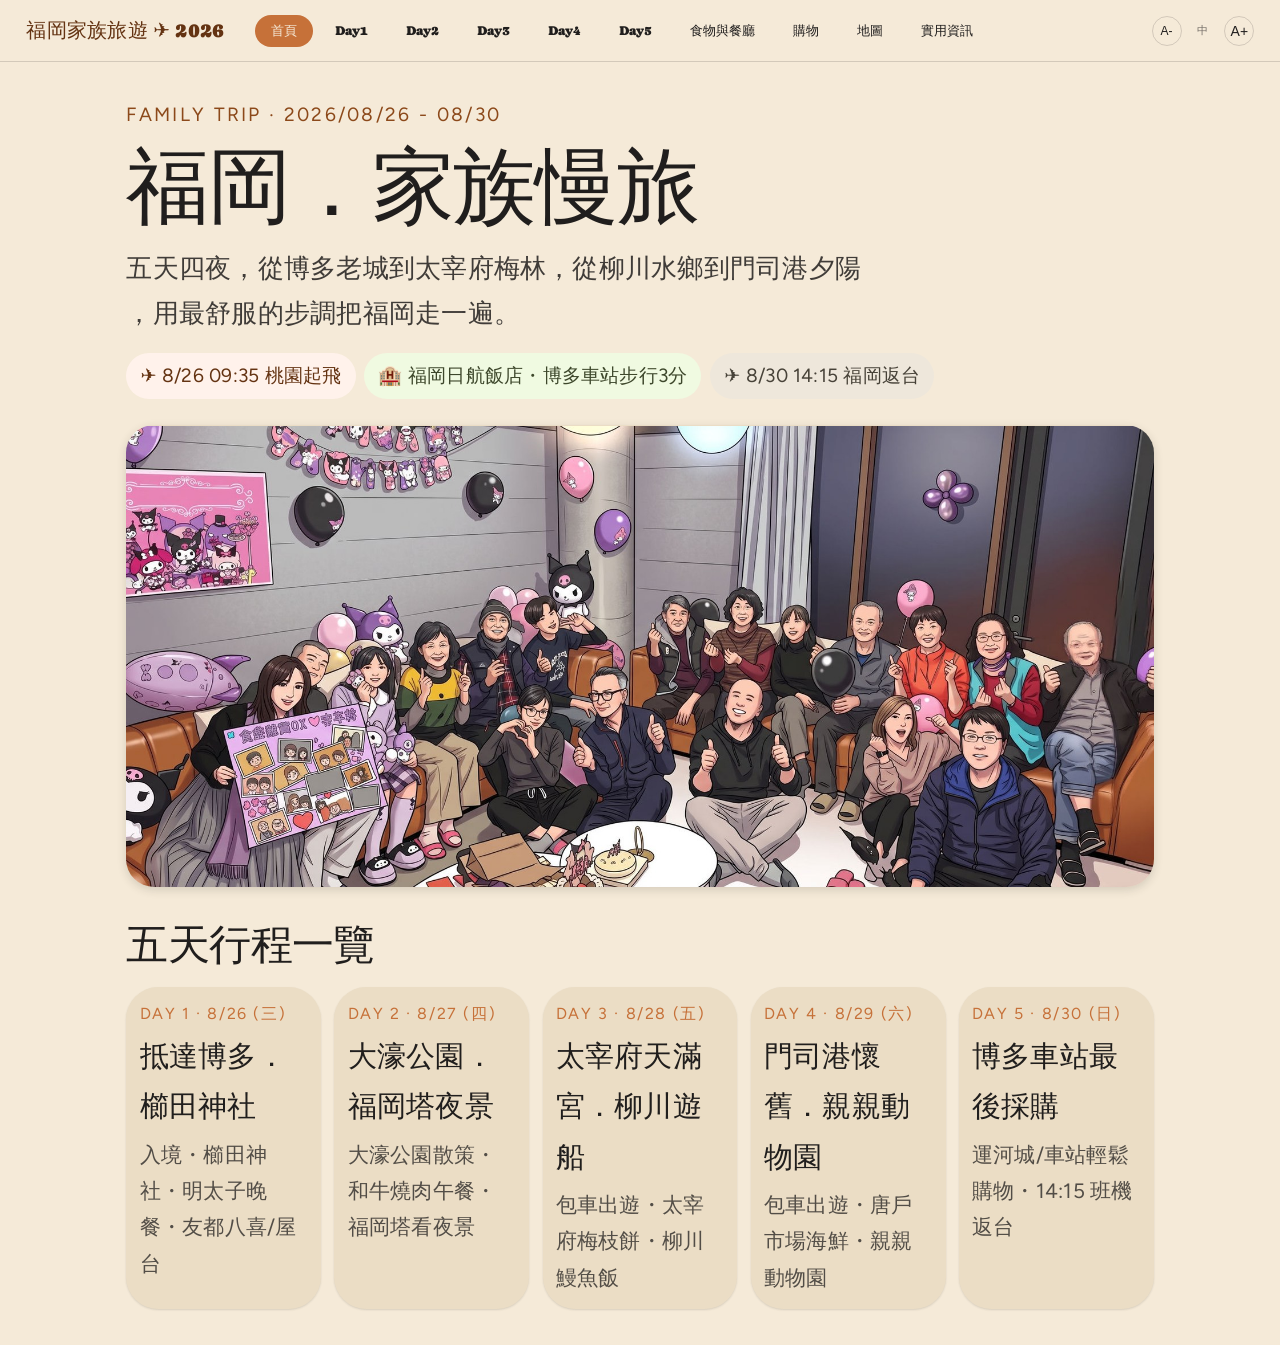
==== index.html @ 99320ccb "修正九州介紹圖直接顯示" ====
<!DOCTYPE html>
<html lang="zh-Hant">
<head>
<meta charset="utf-8">
<meta name="viewport" content="width=device-width, initial-scale=1">
<title>福岡家族旅遊 2026</title>
<meta name="description" content="2026/08/26–08/30 福岡五天四夜家族行程：博多、大濠公園、太宰府、柳川、門司港，含美食、購物與實用資訊。">
<meta name="robots" content="noindex">
<link rel="preconnect" href="https://fonts.googleapis.com">
<link rel="preconnect" href="https://fonts.gstatic.com" crossorigin>
<link rel="icon" href="data:image/svg+xml,%3Csvg xmlns=%27http://www.w3.org/2000/svg%27 viewBox=%270 0 100 100%27%3E%3Ctext y=%27.9em%27 font-size=%2790%27%3E%E2%9C%88%3C/text%3E%3C/svg%3E">
<script>/* 在畫面繪製前就套上記住的字級，否則每次進站會先看到小字再跳大 */
(function(){try{var S=[120,140,160,180,200],i=parseInt(localStorage.getItem('fukuoka.fontStep'),10);
document.documentElement.style.fontSize=(S[(i>=0&&i<S.length)?i:2])+'%';}catch(e){
document.documentElement.style.fontSize='160%';}})();</script>
<link rel="stylesheet" href="css/styles.css?v=1c08bbd5">
<link rel="stylesheet" href="css/site.css?v=e5d27916">
</head>
<body>
<div style="min-height:100vh;background:var(--color-bg);color:var(--color-text);font-family:var(--font-body);">

  <!-- NAV -->
  <div style="position:sticky;top:0;z-index:20;display:flex;align-items:center;gap:var(--space-3);padding:var(--space-3) var(--space-6);background:color-mix(in srgb, var(--color-bg) 92%, transparent);backdrop-filter:blur(6px);border-bottom:1px solid var(--color-divider);flex-wrap:wrap;">
    <div style="font-family:var(--font-heading);font-size:20px;margin-right:var(--space-4);color:var(--color-accent-800);">福岡家族旅遊 ✈ 2026</div>
    <div style="display:flex;gap:6px;flex-wrap:wrap;">
      <button type="button" class="nav-btn" data-go="home">首頁</button>
      <button type="button" class="nav-btn" data-go="day1">Day1</button>
      <button type="button" class="nav-btn" data-go="day2">Day2</button>
      <button type="button" class="nav-btn" data-go="day3">Day3</button>
      <button type="button" class="nav-btn" data-go="day4">Day4</button>
      <button type="button" class="nav-btn" data-go="day5">Day5</button>
      <button type="button" class="nav-btn" data-go="food">食物與餐廳</button>
      <button type="button" class="nav-btn" data-go="souvenir">購物</button>
      <button type="button" class="nav-btn" data-go="map">地圖</button>
      <button type="button" class="nav-btn" data-go="info">實用資訊</button>
    </div>
    <div style="display:flex;align-items:center;gap:4px;margin-left:auto;">
      <button style="width:30px;height:30px;border-radius:999px;border:1px solid var(--color-divider);background:transparent;cursor:pointer;font-size:12px;color:var(--color-text);" id="zoom-out" type="button" aria-label="縮小字級">A-</button>
      <span style="font-size:11px;opacity:0.6;min-width:34px;text-align:center;"><span id="zoom-label">100%</span></span>
      <button style="width:30px;height:30px;border-radius:999px;border:1px solid var(--color-divider);background:transparent;cursor:pointer;font-size:14px;color:var(--color-text);" id="zoom-in" type="button" aria-label="放大字級">A+</button>
    </div>
  </div>

  <div id="zoom-wrap">

  <!-- HOME -->
  <section class="tab-panel" data-tab="home">
    <div style="max-width:1080px;margin:0 auto;padding:var(--space-8) var(--space-6) var(--space-8);">
      <div>
        <div style="font-size:0.75rem;letter-spacing:0.12em;text-transform:uppercase;color:var(--color-accent-700);margin-bottom:var(--space-2);">FAMILY TRIP · 2026/08/26 - 08/30</div>
        <h1 style="font-size:3.25rem;margin-bottom:var(--space-3);">福岡．家族慢旅</h1>
        <p style="font-size:1rem;opacity:0.85;max-width:60ch;margin-bottom:var(--space-4);">五天四夜，從博多老城到太宰府梅林，從柳川水鄉到門司港夕陽<br>，用最舒服的步調把福岡走一遍。</p>
        <div style="display:flex;gap:var(--space-2);flex-wrap:wrap;margin-bottom:var(--space-6);">
          <span style="display:inline-flex;align-items:center;font-size:0.75rem;padding:6px 14px;border-radius:999px;background:var(--color-accent-100);color:var(--color-accent-800);">✈ 8/26 09:35 桃園起飛</span>
          <span style="display:inline-flex;align-items:center;font-size:0.75rem;padding:6px 14px;border-radius:999px;background:var(--color-accent-2-100);color:var(--color-accent-2-800);">🏨 福岡日航飯店・博多車站步行3分</span>
          <span style="display:inline-flex;align-items:center;font-size:0.75rem;padding:6px 14px;border-radius:999px;background:var(--color-neutral-200);color:var(--color-neutral-800);">✈ 8/30 14:15 福岡返台</span>
        </div>
      </div>
      <figure class="img-slot" data-slot="hero-fukuoka" data-src="assets/family-photo.jpg" data-fit="contain" data-placeholder="全家福照片" style="width:100%;aspect-ratio:3054/1373;box-shadow:var(--shadow-md);border-radius:28px"></figure>

      <h2 style="margin-top:var(--space-8);margin-bottom:var(--space-4);font-size:1.625rem;">五天行程一覽</h2>
      <div style="display:grid;grid-template-columns:repeat(auto-fit,minmax(190px,1fr));gap:var(--space-3);">
        <div data-go="day1" style="cursor:pointer;padding:var(--space-3);border-radius:calc(var(--radius-lg)*1.15);background:var(--color-surface);box-shadow:var(--shadow-sm);">
          <div style="font-size:0.625rem;letter-spacing:0.1em;text-transform:uppercase;color:var(--color-accent);">DAY 1 · 8/26 (三)</div>
          <div style="font-family:var(--font-heading);font-size:1.125rem;margin:4px 0;">抵達博多．櫛田神社</div>
          <div style="font-size:0.8125rem;opacity:0.75;">入境・櫛田神社・明太子晚餐・友都八喜/屋台</div>
        </div>
        <div data-go="day2" style="cursor:pointer;padding:var(--space-3);border-radius:calc(var(--radius-lg)*1.15);background:var(--color-surface);box-shadow:var(--shadow-sm);">
          <div style="font-size:0.625rem;letter-spacing:0.1em;text-transform:uppercase;color:var(--color-accent);">DAY 2 · 8/27 (四)</div>
          <div style="font-family:var(--font-heading);font-size:1.125rem;margin:4px 0;">大濠公園．福岡塔夜景</div>
          <div style="font-size:0.8125rem;opacity:0.75;">大濠公園散策・和牛燒肉午餐・福岡塔看夜景</div>
        </div>
        <div data-go="day3" style="cursor:pointer;padding:var(--space-3);border-radius:calc(var(--radius-lg)*1.15);background:var(--color-surface);box-shadow:var(--shadow-sm);">
          <div style="font-size:0.625rem;letter-spacing:0.1em;text-transform:uppercase;color:var(--color-accent);">DAY 3 · 8/28 (五)</div>
          <div style="font-family:var(--font-heading);font-size:1.125rem;margin:4px 0;">太宰府天滿宮．柳川遊船</div>
          <div style="font-size:0.8125rem;opacity:0.75;">包車出遊・太宰府梅枝餅・柳川鰻魚飯</div>
        </div>
        <div data-go="day4" style="cursor:pointer;padding:var(--space-3);border-radius:calc(var(--radius-lg)*1.15);background:var(--color-surface);box-shadow:var(--shadow-sm);">
          <div style="font-size:0.625rem;letter-spacing:0.1em;text-transform:uppercase;color:var(--color-accent);">DAY 4 · 8/29 (六)</div>
          <div style="font-family:var(--font-heading);font-size:1.125rem;margin:4px 0;">門司港懷舊．親親動物園</div>
          <div style="font-size:0.8125rem;opacity:0.75;">包車出遊・唐戶市場海鮮・親親動物園</div>
        </div>
        <div data-go="day5" style="cursor:pointer;padding:var(--space-3);border-radius:calc(var(--radius-lg)*1.15);background:var(--color-surface);box-shadow:var(--shadow-sm);">
          <div style="font-size:0.625rem;letter-spacing:0.1em;text-transform:uppercase;color:var(--color-accent);">DAY 5 · 8/30 (日)</div>
          <div style="font-family:var(--font-heading);font-size:1.125rem;margin:4px 0;">博多車站最後採購</div>
          <div style="font-size:0.8125rem;opacity:0.75;">運河城/車站輕鬆購物・14:15 班機返台</div>
        </div>
      </div>
    </div>
  </section>

  <!-- DAY 1 -->
  <section class="tab-panel" data-tab="day1">
    <div style="max-width:1080px;margin:0 auto;padding:var(--space-8) var(--space-6);">
      <div style="font-size:0.75rem;letter-spacing:0.12em;text-transform:uppercase;color:var(--color-accent-700);">DAY 1 · 2026/08/26（三）</div>
      <h1 style="margin-bottom:var(--space-2);">抵達博多，櫛田神社初探</h1>
      <div style="display:flex;gap:var(--space-2);flex-wrap:wrap;margin-bottom:var(--space-6);">
        <span style="font-size:0.6875rem;padding:3px 10px;border-radius:calc(var(--radius-md)*0.75);background:var(--color-neutral-100);color:var(--color-neutral-800);">✈ 09:35 桃園起飛</span>
        <span style="font-size:0.6875rem;padding:3px 10px;border-radius:calc(var(--radius-md)*0.75);background:var(--color-neutral-100);color:var(--color-neutral-800);">🛬 13:05 抵達福岡機場</span>
        <span style="font-size:0.6875rem;padding:3px 10px;border-radius:calc(var(--radius-md)*0.75);background:var(--color-accent-2-100);color:var(--color-accent-2-800);">🏨 入住福岡日航飯店</span>
      </div>

      <div class="rwd-2col" style="display:grid;grid-template-columns:1fr 1fr;gap:var(--space-4);margin-bottom:var(--space-4);">
        <div style="padding:var(--space-4);border-radius:calc(var(--radius-lg)*1.15);background:var(--color-surface);">
          <div style="font-size:0.625rem;letter-spacing:0.1em;text-transform:uppercase;color:var(--color-accent);margin-bottom:6px;">下午景點</div>
          <h3>櫛田神社</h3>
          <p style="opacity:0.85;">博多的總鎮守，已有超過1200年歷史，是博多祇園山笠祭典的發源地。境內常年展示華麗的「飾山笠」巨型花車，高聳的博多鈿彫刻與朱紅樓門很好拍。神社緊鄰博多運河城，逛完可以直接散步過去，長輩走起來也輕鬆。</p>
          <div style="margin-top:var(--space-2);font-size:0.75rem;opacity:0.65;">📍 福岡市博多區上川端町1-41　步行可達博多運河城</div>
          <a href="https://tw.wamazing.com/media/article/a-3310/" target="_blank" rel="noopener" style="display:inline-flex;align-items:center;gap:4px;margin-top:var(--space-2);font-size:0.75rem;color:var(--color-accent-700);text-decoration:none;">了解更多 →</a>
          <a href="https://bobbytravel.tw/kushida-shrine/" target="_blank" rel="noopener" style="display:flex;width:fit-content;align-items:center;gap:4px;margin-top:6px;font-size:0.75rem;color:var(--color-accent-700);text-decoration:none;">必看重點＆御守御朱印攻略 →</a>
        </div>
        <figure class="img-slot" data-slot="day1-kushida" data-src="" data-fit="cover" data-placeholder="櫛田神社照片" style="width:100%;height:100%;min-height:220px;filter:saturate(0.6) contrast(0.85) brightness(1.1) opacity(0.94);border-radius:20px"></figure>
      </div>

      <div class="rwd-2col" style="display:grid;grid-template-columns:1fr 1fr;gap:var(--space-4);margin-bottom:var(--space-4);">
        <div style="padding:var(--space-4);border-radius:calc(var(--radius-lg)*1.15);background:var(--color-surface);">
          <div style="font-size:0.625rem;letter-spacing:0.1em;text-transform:uppercase;color:var(--color-accent);margin-bottom:6px;">正餐．晚餐</div>
          <h3>JR博多城 9F．椒房庵</h3>
          <p style="opacity:0.85;">明太子專門店直營的餐廳，招牌是明太子茶泡飯、明太子玉子燒定食，鹹香夠味又不會太辣，小孩長輩都能接受。就在博多車站樓上，剛下飛機拖著行李也方便直達。</p>
          <a href="https://www.lotofjapan.com/pages/hakatashoboan" target="_blank" rel="noopener" style="display:inline-flex;align-items:center;gap:4px;margin-top:var(--space-2);font-size:0.75rem;color:var(--color-accent-700);text-decoration:none;">了解更多 →</a>
        </div>
        <div style="padding:var(--space-4);border-radius:calc(var(--radius-lg)*1.15);background:var(--color-surface);">
          <div style="font-size:0.625rem;letter-spacing:0.1em;text-transform:uppercase;color:var(--color-accent);margin-bottom:6px;">宵夜</div>
          <h3>友都八喜樓上超市／中洲屋台</h3>
          <p style="opacity:0.85;">體力還夠的話，可以走去中洲川端的屋台街，坐在路邊攤吃碗豚骨拉麵配啤酒；想早點休息的話，友都八喜（Yodobashi）樓上超市也有現成熟食、水果和啤酒，回飯店配著吃也很滿足。</p>
          <a href="https://almablog.tw/blog/post/yodobashi-hakata" target="_blank" rel="noopener" style="display:inline-flex;align-items:center;gap:4px;margin-top:var(--space-2);font-size:0.75rem;color:var(--color-accent-700);text-decoration:none;">了解更多 →</a>
        </div>
      </div>

      <div style="padding:var(--space-4);border-radius:calc(var(--radius-lg)*1.15);background:var(--color-accent-100);">
        <div style="font-size:0.625rem;letter-spacing:0.1em;text-transform:uppercase;color:var(--color-accent-800);margin-bottom:8px;">Day1 必買伴手禮</div>
        <div style="display:flex;gap:8px;flex-wrap:wrap;">
          <span style="font-size:0.75rem;padding:5px 12px;border-radius:999px;background:var(--color-bg);color:var(--color-accent-800);">明太子（椒房庵／ふくや）</span>
          <span style="font-size:0.75rem;padding:5px 12px;border-radius:999px;background:var(--color-bg);color:var(--color-accent-800);">通明月饅頭</span>
          <span style="font-size:0.75rem;padding:5px 12px;border-radius:999px;background:var(--color-bg);color:var(--color-accent-800);">博多美食伴手禮（車站B1）</span>
        </div>
      </div>
    </div>
  </section>

  <!-- DAY 2 -->
  <section class="tab-panel" data-tab="day2">
    <div style="max-width:1080px;margin:0 auto;padding:var(--space-8) var(--space-6);">
      <div style="font-size:0.75rem;letter-spacing:0.12em;text-transform:uppercase;color:var(--color-accent-700);">DAY 2 · 2026/08/27（四）</div>
      <h1 style="margin-bottom:var(--space-6);">大濠公園散策，福岡塔看夜景</h1>

      <div class="rwd-2col" style="display:grid;grid-template-columns:1fr 1fr;gap:var(--space-4);margin-bottom:var(--space-4);">
        <div style="padding:var(--space-4);border-radius:calc(var(--radius-lg)*1.15);background:var(--color-surface);">
          <div style="font-size:0.625rem;letter-spacing:0.1em;text-transform:uppercase;color:var(--color-accent);margin-bottom:6px;">上午景點</div>
          <h3>大濠公園</h3>
          <p style="opacity:0.85;">仿中國杭州西湖打造的水景公園，湖面遼闊、環湖步道平坦好走，很適合慢慢散步、餵鴿子，也能租天鵝船遊湖。園內的星巴克大濠公園店坐擁湖景，是中途歇腳喝咖啡的好地方。</p>
          <div style="margin-top:var(--space-2);font-size:0.75rem;opacity:0.65;">📍 福岡市中央區大濠公園　鄰近福岡城跡</div>
          <a href="https://www.ohorikouen.jp/zh/#" target="_blank" rel="noopener" style="display:inline-flex;align-items:center;gap:4px;margin-top:var(--space-2);font-size:0.75rem;color:var(--color-accent-700);text-decoration:none;">了解更多 →</a>
        </div>
        <figure class="img-slot" data-slot="day2-ohori" data-src="" data-fit="cover" data-placeholder="大濠公園照片" style="width:100%;height:100%;min-height:220px;border-radius:20px"></figure>
      </div>

      

      <div style="padding:var(--space-4);border-radius:calc(var(--radius-lg)*1.15);background:var(--color-surface);margin-bottom:var(--space-4);">
        <div style="font-size:0.625rem;letter-spacing:0.1em;text-transform:uppercase;color:var(--color-accent);margin-bottom:6px;">正餐．午餐</div>
        <h3>中洲．燒肉處石原牛</h3>
        <p style="opacity:0.85;">主打福岡在地和牛「石原牛」，午間套餐份量剛好、價格比晚餐親民很多，適合全家聚餐打牙祭，是這趟旅程犒賞自己的一餐。</p>
      </div>

      <div class="rwd-2col" style="display:grid;grid-template-columns:1fr 1fr;gap:var(--space-4);margin-bottom:var(--space-4);">
        <figure class="img-slot" data-slot="day2-tower" data-src="" data-fit="cover" data-placeholder="福岡塔夜景照片" style="width: 356px; height: 361px; min-height: 220px; filter: saturate(0.6) contrast(0.85) brightness(1.1) opacity(0.94);border-radius:20px"></figure>
        <div style="padding: var(--space-4); border-radius: calc(var(--radius-lg)*1.15); background: var(--color-surface); width: 493px; height: 388px">
          <div style="font-size:0.625rem;letter-spacing:0.1em;text-transform:uppercase;color:var(--color-accent);margin-bottom:6px;">下午／傍晚景點</div>
          <h3>福岡塔（看夜景）</h3>
          <div style="opacity:0.85;"><span id="docs-internal-guid-2828d454-7fff-4194-ad45-bef414297676"><p dir="ltr" style="line-height:1.38;margin-top:0pt;margin-bottom:0pt;"><span style="font-size: 0.9167rem; font-family: Arial, sans-serif; color: rgb(0, 0, 0); background-color: transparent; font-variant: normal; vertical-align: baseline; white-space: pre-wrap;">為紀念於1989年舉行的「亞洲太平洋博覽會」而建，是福岡市的地標建築。</span><span style="font-size: 0.9167rem; font-family: Arial, sans-serif; color: rgb(0, 0, 0); background-color: transparent; font-variant: normal; vertical-align: baseline; white-space: pre-wrap;"><br></span><span style="font-size: 0.9167rem; font-family: Arial, sans-serif; color: rgb(0, 0, 0); background-color: transparent; font-variant: normal; vertical-align: baseline; white-space: pre-wrap;">塔高234公尺，塔的頂樓觀景臺能以360度全景角度眺望福岡市街景。
</span><span style="font-size: 0.9167rem; font-family: Arial, sans-serif; color: rgb(0, 0, 0); background-color: transparent; font-variant: normal; vertical-align: baseline; white-space: pre-wrap;"><br></span><span style="font-size: 0.9167rem; font-family: Arial, sans-serif; color: rgb(0, 0, 0); background-color: transparent; font-variant: normal; vertical-align: baseline; white-space: pre-wrap;">塔內設有VR雙眼望遠鏡能給人宛如在空中飛翔的感受，塔內2樓有高120公尺景觀的「空中咖啡廳&amp;餐廳 Refuge」，店內整片大面落地窗宛如置身空中庭園。</span></p><br></span>日本最高的海濱塔，外牆由8000片半反射玻璃組成，白天閃亮、夜晚點燈變化萬千。建議傍晚上塔，可以同時看到日落與福岡市區華燈初上，123公尺展望室還能遠眺博多灣。</div>
          <a href="https://bobbytravel.tw/fukuoka-tower/" target="_blank" rel="noopener" style="display:inline-flex;align-items:center;gap:4px;margin-top:var(--space-2);font-size:0.75rem;color:var(--color-accent-700);text-decoration:none;">了解更多 →</a>
        </div>
      </div>

            <div style="padding:var(--space-4);border-radius:calc(var(--radius-lg)*1.15);background:var(--color-surface);margin-bottom:var(--space-4);">
        <div style="font-size:0.625rem;letter-spacing:0.1em;text-transform:uppercase;color:var(--color-accent);margin-bottom:6px;">正餐．晚餐</div>
        <h3>博多車站　牛腸鍋</h3>
        <p style="opacity:0.85;">牛腸鍋（もつ鍋）是福岡的代表鍋物，以醬油或味噌湯底燉煮牛腸、高麗菜與大量韭菜，最後加入什錦麵收尾。膠質豐富、湯頭清爽，長輩也吃得順口。看完福岡塔夜景回程，在博多車站一帶用餐最省力。以下三家都有中文介紹可以先看：</p>
        <div style="display:grid;grid-template-columns:repeat(auto-fit,minmax(210px,1fr));gap:var(--space-3);margin-top:var(--space-3);">
          <div style="padding:var(--space-3);border-radius:calc(var(--radius-lg)*0.9);background:var(--color-bg);">
            <div style="font-family:var(--font-heading);font-size:1rem;line-height:1.25;margin-bottom:4px;">博多牛腸鍋一鷹</div>
            <div style="font-size:0.75rem;opacity:0.7;">博多站前通店　招牌辛味噌湯底</div>
            <a href="https://www.gltjp.com/zh-hant/article/item/21183/" target="_blank" rel="noopener" style="display:inline-flex;align-items:center;gap:4px;margin-top:var(--space-2);font-size:0.75rem;color:var(--color-accent-700);text-decoration:none;">了解更多 →</a>
          </div>
          <div style="padding:var(--space-3);border-radius:calc(var(--radius-lg)*0.9);background:var(--color-bg);">
            <div style="font-family:var(--font-heading);font-size:1rem;line-height:1.25;margin-bottom:4px;">元祖牛腸鍋樂天地</div>
            <div style="font-size:0.75rem;opacity:0.7;">福岡天神總本店　牛腸鍋創始店</div>
            <a href="https://www.gltjp.com/zh-hant/directory/item/18197/" target="_blank" rel="noopener" style="display:inline-flex;align-items:center;gap:4px;margin-top:var(--space-2);font-size:0.75rem;color:var(--color-accent-700);text-decoration:none;">了解更多 →</a>
          </div>
          <div style="padding:var(--space-3);border-radius:calc(var(--radius-lg)*0.9);background:var(--color-bg);">
            <div style="font-family:var(--font-heading);font-size:1rem;line-height:1.25;margin-bottom:4px;">博多牛腸鍋大山</div>
            <div style="font-size:0.75rem;opacity:0.7;">天神 ONE FUKUOKA BLDG. 店</div>
            <a href="https://www.gltjp.com/zh-hant/directory/item/18150/" target="_blank" rel="noopener" style="display:inline-flex;align-items:center;gap:4px;margin-top:var(--space-2);font-size:0.75rem;color:var(--color-accent-700);text-decoration:none;">了解更多 →</a>
          </div>
        </div>
      </div>

      <div style="padding:var(--space-4);border-radius:calc(var(--radius-lg)*1.15);background:var(--color-accent-2-100);margin-bottom:var(--space-4);">
        <div style="font-size:0.625rem;letter-spacing:0.1em;text-transform:uppercase;color:var(--color-accent-2-800);margin-bottom:8px;">順路購物筆記</div>
        <p style="margin:0;font-size:0.8125rem;color:var(--color-accent-2-800);">博多運河城（適合長輩逛，鞋類選擇多，含 Danner 登山鞋專櫃）／博多車站（服飾選擇多）／天神PARCO（日系選品品牌多）／天神Mina（Uniqlo・GU・Loft等平價品牌）。</p>
      </div><div style="padding:var(--space-4);border-radius:calc(var(--radius-lg)*1.15);background:var(--color-surface);margin-bottom:var(--space-4);">
        <div style="font-size:0.625rem;letter-spacing:0.1em;text-transform:uppercase;color:var(--color-accent);margin-bottom:8px;">大濠公園景點地圖</div>
        <div class="rwd-2col" style="display:grid;grid-template-columns:0.85fr 1.15fr;gap:var(--space-4);align-items:start;">
          <figure class="img-slot" data-slot="day2-ohori-map" data-src="assets/ohori-park-map.png" data-fit="contain" data-placeholder="大濠公園景點地圖" style="width: 410px; height: 524px; background: var(--color-bg);border-radius:20px"></figure>
          <div>
            <div style="font-size:0.8125rem;opacity:0.75;margin-top:1.5em;margin-bottom:var(--space-3);">
              <p style="margin:0 0 8px;">公園為環湖步道，中央有柳島、松島、鴨島三座小島以橋相連，繞湖一圈約2公里，設有停車場、洗手間、租借腳踏船碼頭與AED，帶長輩散步或帶小孩騎車都很方便找到休息點。</p>
              <p style="margin:0 0 4px;"><b>福岡市美術館</b></p>
              <ul style="margin:0 0 8px;padding-left:1.1em;">
                <li><b>草間彌生代表作</b>：戶外廣場展示知名藝術家草間彌生的經典巨型《黃色南瓜》雕塑，是熱門拍照打卡點。</li>
                <li><b>多元藝術館藏</b>：館內藏有達利、米羅等西方大師作品，以及豐富的亞洲近代與當代藝術品。</li>
              </ul>
              <p style="margin:0 0 4px;"><b>大濠公園 日本庭園</b></p>
              <ul style="margin:0;padding-left:1.1em;">
                <li><b>傳統庭園景觀</b>：擁有大池、假山、溪流及枯山水造景，四季分別有杜鵑花、初夏新綠與秋季紅葉點綴。</li>
                <li><b>茶室文化體驗</b>：庭園內設有傳統茶室，提供沉靜優雅的日式文化氛圍。</li>
              </ul>
            </div>
            <div style="display:flex;gap:8px;flex-wrap:wrap;">
              <span style="font-size:0.75rem;padding:5px 12px;border-radius:999px;background:var(--color-bg);color:var(--color-accent-800);">浮見堂</span>
              <span style="font-size:0.75rem;padding:5px 12px;border-radius:999px;background:var(--color-bg);color:var(--color-accent-800);">Royal Garden Cafe</span>
              <span style="font-size:0.75rem;padding:5px 12px;border-radius:999px;background:var(--color-bg);color:var(--color-accent-800);">星巴克 福岡大濠公園店</span>
              <span style="font-size:0.75rem;padding:5px 12px;border-radius:999px;background:var(--color-bg);color:var(--color-accent-800);">貸船碼頭</span>
              <span style="font-size:0.75rem;padding:5px 12px;border-radius:999px;background:var(--color-bg);color:var(--color-accent-800);">舞鶴公園</span>
              <span style="font-size:0.75rem;padding:5px 12px;border-radius:999px;background:var(--color-bg);color:var(--color-accent-800);">福岡城跡</span>
              <span style="font-size:0.75rem;padding:5px 12px;border-radius:999px;background:var(--color-bg);color:var(--color-accent-800);">福岡市美術館</span>
              <span style="font-size:0.75rem;padding:5px 12px;border-radius:999px;background:var(--color-bg);color:var(--color-accent-800);">大濠公園 日本庭園</span>
              <span style="font-size:0.75rem;padding:5px 12px;border-radius:999px;background:var(--color-bg);color:var(--color-accent-800);">福岡縣護國神社</span>
            </div>
          </div>
        </div>
      </div>
    </div>
  </section>

  <!-- DAY 3 -->
  <section class="tab-panel" data-tab="day3">
  <div style="max-width:1080px;margin:0 auto;padding:var(--space-8) var(--space-6);">
      <div style="font-size:0.75rem;letter-spacing:0.12em;text-transform:uppercase;color:var(--color-accent-700);">DAY 3 · 2026/08/28（五）</div>
      <h1 style="margin-bottom:var(--space-2);">太宰府天滿宮，柳川遊船水鄉</h1>
      <div style="margin-bottom:var(--space-6);">
        <span style="font-size:0.6875rem;padding:3px 10px;border-radius:calc(var(--radius-md)*0.75);background:var(--color-accent-100);color:var(--color-accent-800);">🚐 今日包車出遊</span>
      </div>

      <div class="rwd-2col" style="display:grid;grid-template-columns:1fr 1fr;gap:var(--space-4);margin-bottom:var(--space-4);">
        <div style="padding: var(--space-4); border-radius: calc(var(--radius-lg)*1.15); background: var(--color-surface); width: 421px; height: 356px">
          <div style="font-size:0.625rem;letter-spacing:0.1em;text-transform:uppercase;color:var(--color-accent);margin-bottom:6px;">上午景點</div>
          <h3>太宰府天滿宮</h3>
          <p style="opacity:0.85;"><span id="docs-internal-guid-4d120361-7fff-7da2-c924-2c422defdc01"><span style="font-size: 0.9167rem; font-family: Arial, sans-serif; color: rgb(0, 0, 0); background-color: transparent; font-variant: normal; vertical-align: baseline; white-space: pre-wrap;">日本全國12,000座天滿宮的總本社，主祭神為三大天神之一的菅原道真。</span><span style="font-size: 0.9167rem; font-family: Arial, sans-serif; color: rgb(0, 0, 0); background-color: transparent; font-variant: normal; vertical-align: baseline; white-space: pre-wrap;"><br></span><span style="font-size: 0.9167rem; font-family: Arial, sans-serif; color: rgb(0, 0, 0); background-color: transparent; font-variant: normal; vertical-align: baseline; white-space: pre-wrap;">菅原道真是一位才華橫溢的學者及傑出的政治家，因此被日本人尊奉為學問之神，考生會專程前來參拜，是福岡有名的能量景點。考試合格超靈驗！
</span><span style="font-size: 0.9167rem; font-family: Arial, sans-serif; color: rgb(0, 0, 0); background-color: transparent; font-variant: normal; vertical-align: baseline; white-space: pre-wrap;">神社境內精彩看點：其中有「御神牛像」、「太鼓橋」、「寶物殿」，以及旨在延續文化遺產而舉辦的各種藝術活動「</span><a href="https://www.gltjp.com/zh-hant/directory/item/11578/" style="text-decoration: none;"><span style="font-size: 0.9167rem; font-family: Arial, sans-serif; color: rgb(0, 0, 0); background-color: transparent; font-variant: normal; vertical-align: baseline; white-space: pre-wrap;">太宰府天滿宮</span></a><span style="font-size: 0.9167rem; font-family: Arial, sans-serif; color: rgb(0, 0, 0); background-color: transparent; font-variant: normal; vertical-align: baseline; white-space: pre-wrap;">藝術計劃」等；境內還可以欣賞到梅花等四季各異的時令花卉。</span></span><br></p>
          
          <a href="https://www.gltjp.com/zh-hant/article/item/20434/" target="_blank" rel="noopener" style="display:inline-flex;align-items:center;gap:4px;margin-top:var(--space-2);font-size:0.75rem;color:var(--color-accent-700);text-decoration:none;">了解更多 →</a>
        </div><figure class="img-slot" data-slot="day3-dazaifu" data-src="" data-fit="cover" data-placeholder="太宰府天滿宮照片" style="width: 388px; height: 360px; min-height: 220px;border-radius:20px"></figure>
        
      </div>

      <div style="padding:var(--space-4);border-radius:calc(var(--radius-lg)*1.15);background:var(--color-surface);margin-bottom:var(--space-4);">
        <div style="font-size:0.625rem;letter-spacing:0.1em;text-transform:uppercase;color:var(--color-accent);margin-bottom:6px;">正餐．午餐</div>
        <h3>太宰府參道美食／一蘭拉麵（五角碗）</h3>
        <p style="opacity:0.85;margin-bottom:var(--space-2);">參道兩旁老店林立，必吃現烤「梅枝餅」。如果想吃正餐，一蘭拉麵招牌的五角形碗設計很特別。</p>
        <p style="opacity:0.85;margin-bottom:var(--space-2);">筑紫庵本店：招牌菜單是夾著自製唐揚炸雞的在地漢堡「太宰府漢堡」，唐揚炸雞下面的梅子醬汁讓口感更添風味。</p>
        <p style="opacity:0.85;margin-bottom:0;">天山 太宰府本店：「鬼瓦最中」是太宰府人氣伴手禮，以象徵性的鬼瓦為造型。內餡使用北海道十勝小豆熬製，甜而不膩；外皮則以佐賀縣優質糯米烘烤，香脆可口。</p>
      </div>

      <div class="rwd-2col" style="display:grid;grid-template-columns:1fr 1fr;gap:var(--space-4);margin-bottom:var(--space-4);">
        <figure class="img-slot" data-slot="day3-yanagawa" data-src="" data-fit="cover" data-placeholder="柳川遊船照片" style="width:100%;height:100%;min-height:220px;border-radius:20px"></figure>
        <div style="padding:var(--space-4);border-radius:calc(var(--radius-lg)*1.15);background:var(--color-surface);">
          <div style="font-size:0.625rem;letter-spacing:0.1em;text-transform:uppercase;color:var(--color-accent);margin-bottom:6px;">下午景點</div>
          <h3>柳川遊船</h3>
          <p style="opacity:0.85;">有「九州小威尼斯」之稱的水鄉小鎮，搭乘船夫撐篙的木造小船，沿著護城河水道慢慢晃過老街、柳樹與石橋，全程約1小時，坐著就能遊覽，是全家老少都輕鬆的行程。</p>
          <a href="https://www.yanagawa-net.com/" target="_blank" rel="noopener" style="display:inline-flex;align-items:center;gap:4px;margin-top:var(--space-2);font-size:0.75rem;color:var(--color-accent-700);text-decoration:none;">了解更多 →</a>
          <a href="https://bobbytravel.tw/yanagawa/" target="_blank" rel="noopener" style="display:flex;width:fit-content;align-items:center;gap:4px;margin-top:6px;font-size:0.75rem;color:var(--color-accent-700);text-decoration:none;">7大船家比較、跳船表演攻略 →</a>
          <div style="margin-top:var(--space-3);padding:var(--space-3);border-radius:calc(var(--radius-lg)*0.9);background:var(--color-accent-100);color:var(--color-accent-800);font-size:0.75rem;line-height:1.75;">
            <div style="font-weight:600;margin-bottom:4px;">⚠ 營運時間提醒</div>
            遊船大約每30分鐘一班。<br>
            為防止中暑，遊船將於 10:40 至 15:40 暫停營運。<br>
            請注意，這與通常的營運時間（9:30 至 15:00）有所不同。
          </div>
        </div>
      </div>

      <div style="padding:var(--space-4);border-radius:calc(var(--radius-lg)*1.15);background:var(--color-surface);margin-bottom:var(--space-4);">
        <div style="font-size:0.625rem;letter-spacing:0.1em;text-transform:uppercase;color:var(--color-accent);margin-bottom:6px;">柳川遊船．三大人氣船家</div>
        <p style="opacity:0.85;margin-bottom:var(--space-2);">最受歡迎的三家遊船是：</p>
        <ul style="margin:0;padding-left:1.1em;font-size:0.8125rem;opacity:0.85;line-height:1.75;">
          <li style="margin-bottom:6px;"><b>柳川觀光開發</b>：柳川歷史最悠久的遊船公司，也是<a href="https://www.kkday.com/zh-tw/product/21437-japan-kyushu-tickets-dazaifu-yanagawa-tour-package?cid=2290" target="_blank" rel="noopener" style="color:var(--color-accent-700);text-decoration:underline;text-underline-offset:3px;">太宰府・柳川暢遊套票</a>合作船家，想體驗正統柳川遊船文化首選。</li>
          <li style="margin-bottom:6px;"><b>伯舟觀光</b>：船夫多是帥氣年輕人，有精彩「跳船表演」，深受女性朋友歡迎，能在 <a href="https://www.klook.com/zh-TW/activity/132921-yanagawa-river-cruise-experience-by-hakushu-kanko/?aid=417&amp;utm_medium=affiliate-alwayson&amp;utm_source=non-network&amp;utm_campaign=417&amp;utm_term=" target="_blank" rel="noopener" style="color:var(--color-accent-700);text-decoration:underline;text-underline-offset:3px;">Klook 預約</a>非常方便。</li>
          <li><b>水鄉柳川觀光</b>：除了通常川下路線外，平時也有「下百町↔並倉」U-turn 巡遊，能搭乘 60 分鐘又返回原點，省去搭接駁車麻煩，可於 <a href="https://www.kkday.com/zh-tw/product/11934-kyushu-yanagawa-river-cruise-japan?cid=2290" target="_blank" rel="noopener" style="color:var(--color-accent-700);text-decoration:underline;text-underline-offset:3px;">KKday 預約</a>很方便。</li>
        </ul>
      </div>

      <div style="padding:var(--space-4);border-radius:calc(var(--radius-lg)*1.15);background:var(--color-surface);margin-bottom:var(--space-4);">
        <div style="font-size:0.625rem;letter-spacing:0.1em;text-transform:uppercase;color:var(--color-accent);margin-bottom:6px;">正餐．晚餐</div>
        <h3>柳川鰻魚飯（せいろ蒸し）</h3>
        <p style="opacity:0.85;">柳川的招牌鄉土料理，鰻魚先蒸過去油再鋪在拌了醬汁的米飯上，用蒸籠端上桌，鰻魚軟嫩不油膩，是遊船後犒賞自己的經典一餐，當地老店眾多，建議傍晚提早前往避開排隊人潮。</p>
        <a href="https://bobbytravel.tw/motoyoshiya/" target="_blank" rel="noopener" style="display:inline-flex;align-items:center;gap:4px;margin-top:var(--space-2);font-size:0.75rem;color:var(--color-accent-700);text-decoration:none;">了解更多 →</a>
        <ul style="margin:var(--space-3) 0 0;padding-left:1.1em;font-size:0.8125rem;opacity:0.85;line-height:1.75;">
          <li style="margin-bottom:6px;"><b>元祖本吉屋 本店</b>：擁有超過三百年歷史的「元祖本吉屋」，被公認為是柳川鰻魚蒸籠飯的發祥地。<br>福岡縣柳川市旭町69番地　10:30–19:00　公休：每週一<br><b>預約</b>：可電話預約（0944-72-6155，受理 10:30–21:00），<b>週六日不接受預約</b>，只能現場依序排隊。　<a href="https://maps.app.goo.gl/EVdKosKaBxMJVqYX9" target="_blank" rel="noopener" style="color:var(--color-accent-700);text-decoration:underline;text-underline-offset:3px;">Google 地圖 →</a></li>
          <li><b>若松屋</b>：創業超過160年的超人氣排隊名店。醬汁甜而不膩，魚肉軟嫩入口即化，店內還擁有優雅的傳統日式庭園景致。<br>福岡縣柳川市沖端町26　11:00–15:30（14:30 截止收客）／17:00–20:00（最後點餐 19:15）　公休：每週三、每月第1・3個週二<br><b>預約</b>：平日可事先電話預約（0944-72-3163），<b>週末假日與當天恕不接受預約</b>，現場抽號碼牌、尖峰時段可能等一小時。　<a href="https://maps.app.goo.gl/mYUwYvaMtzf88RRN8" target="_blank" rel="noopener" style="color:var(--color-accent-700);text-decoration:underline;text-underline-offset:3px;">Google 地圖 →</a></li>
        
        <div style="margin-top:var(--space-3);padding:var(--space-3);border-radius:calc(var(--radius-lg)*0.9);background:var(--color-accent-100);color:var(--color-accent-800);font-size:0.75rem;line-height:1.75;">
          <div style="font-weight:600;margin-bottom:4px;">☎ 兩家都只收電話訂位</div>
          兩家都沒有線上訂位（食べログ、HotPepper 都不能訂）。不方便用日文打電話的話，
          可以請<b>飯店櫃檯</b>或<b>包車業者</b>代訂——這是他們的常規服務，把日期、時間、人數寫給對方即可。
        </div></ul>
      </div>

      <div style="padding:var(--space-4);border-radius:calc(var(--radius-lg)*1.15);background:var(--color-accent-100);">
        <div style="font-size:0.625rem;letter-spacing:0.1em;text-transform:uppercase;color:var(--color-accent-800);margin-bottom:8px;">Day3 必買伴手禮</div>
        <div style="display:flex;gap:8px;flex-wrap:wrap;">
          <span style="font-size:0.75rem;padding:5px 12px;border-radius:999px;background:var(--color-bg);color:var(--color-accent-800);">梅枝餅（太宰府參道）</span>
          <span style="font-size:0.75rem;padding:5px 12px;border-radius:999px;background:var(--color-bg);color:var(--color-accent-800);">開運御守／學業御守</span>
          <span style="font-size:0.75rem;padding:5px 12px;border-radius:999px;background:var(--color-bg);color:var(--color-accent-800);">柳川鰻魚相關伴手（鰻魚醬汁、鰻魚派）</span>
        </div>
      </div>

      <div style="padding:var(--space-4);border-radius:calc(var(--radius-lg)*1.15);background:var(--color-surface);margin-top:var(--space-4);">
        <div style="font-size:0.625rem;letter-spacing:0.1em;text-transform:uppercase;color:var(--color-accent);margin-bottom:8px;">太宰府天滿宮境內地圖</div>
        <div class="rwd-2col" style="display:grid;grid-template-columns:0.85fr 1.15fr;gap:var(--space-4);align-items:start;">
          <figure class="img-slot" data-slot="day3-dazaifu-map" data-src="" data-fit="contain" data-placeholder="拖入太宰府天滿宮境內地圖" style="width: 563px; height: 682px; background: var(--color-bg);border-radius:20px"></figure>
          <div>
            <p style="font-size:0.8125rem;opacity:0.75;margin-top:1.5em;margin-bottom:var(--space-3);">從表參道進入依序會經過鳥居、御神牛、太鼓橋，再到主要參拜的御本殿；飛梅、中嶋神社、寶物殿與天開稲荷神社則在本殿後方，時間充裕可以順道走走。</p>
            <div style="display:flex;gap:8px;flex-wrap:wrap;">
              <span style="font-size:0.75rem;padding:5px 12px;border-radius:999px;background:var(--color-bg);color:var(--color-accent-800);">① 鳥居</span>
              <span style="font-size:0.75rem;padding:5px 12px;border-radius:999px;background:var(--color-bg);color:var(--color-accent-800);">② 御神牛</span>
              <span style="font-size:0.75rem;padding:5px 12px;border-radius:999px;background:var(--color-bg);color:var(--color-accent-800);">③ 太鼓橋</span>
              <span style="font-size:0.75rem;padding:5px 12px;border-radius:999px;background:var(--color-bg);color:var(--color-accent-800);">④ 麒麟像</span>
              <span style="font-size:0.75rem;padding:5px 12px;border-radius:999px;background:var(--color-bg);color:var(--color-accent-800);">⑤ 御本殿</span>
              <span style="font-size:0.75rem;padding:5px 12px;border-radius:999px;background:var(--color-bg);color:var(--color-accent-800);">⑥ 樓門</span>
              <span style="font-size:0.75rem;padding:5px 12px;border-radius:999px;background:var(--color-bg);color:var(--color-accent-800);">⑦ 飛梅</span>
              <span style="font-size:0.75rem;padding:5px 12px;border-radius:999px;background:var(--color-bg);color:var(--color-accent-800);">⑧ 中嶋神社</span>
              <span style="font-size:0.75rem;padding:5px 12px;border-radius:999px;background:var(--color-bg);color:var(--color-accent-800);">⑨ 寶物殿</span>
              <span style="font-size:0.75rem;padding:5px 12px;border-radius:999px;background:var(--color-bg);color:var(--color-accent-800);">⑩ 天開稲荷神社</span>
            </div>
            <div style="margin-top:var(--space-4);padding-top:var(--space-3);border-top:1px solid var(--color-divider);">
              <p style="margin:0 0 6px;font-size:0.8125rem;"><b>表參道不能錯過景點：星巴克太宰府天滿宮表參道店</b></p>
              <p style="margin:0 0 8px;font-size:0.8125rem;opacity:0.75;">星巴克為了向全世界傳遞具有地方魅力的文化，在日本具有象徵意義的地點開設原創設計的「地方地標店」之一。</p>
              <p style="margin:0;font-size:0.8125rem;opacity:0.75;">建築內外獨特的木造組合結構是由「新國立競技場」的建築師隈研吾所設計。近2,000枝檜木交錯組合，除了支撐建築物之外，同時也營造出光與風流動的圖像。</p>
            </div>
          </div>
        </div>
      </div>
    </div>
  </section>

  <!-- DAY 4 -->
  <section class="tab-panel" data-tab="day4">
    <div style="max-width:1080px;margin:0 auto;padding:var(--space-8) var(--space-6);">
      <div style="font-size:0.75rem;letter-spacing:0.12em;text-transform:uppercase;color:var(--color-accent-700);">DAY 4 · 2026/08/29（六）</div>
      <h1 style="margin-bottom:var(--space-2);">門司港懷舊風情，親親動物園</h1>
      <div style="margin-bottom:var(--space-6);">
        <span style="font-size:0.6875rem;padding:3px 10px;border-radius:calc(var(--radius-md)*0.75);background:var(--color-accent-100);color:var(--color-accent-800);">🚐 今日包車出遊</span>
      </div>

      <div class="rwd-2col" style="display:grid;grid-template-columns:1fr 1fr;gap:var(--space-4);margin-bottom:var(--space-4);">
        <div style="padding:var(--space-4);border-radius:calc(var(--radius-lg)*1.15);background:var(--color-surface);">
          <div style="font-size:0.625rem;letter-spacing:0.1em;text-transform:uppercase;color:var(--color-accent);margin-bottom:6px;">上午景點</div>
          <h3>門司港懷舊區</h3>
          <p style="opacity:0.85;">北九州港邊小鎮，保留大量明治、大正時期的紅磚洋樓，舊門司稅關、舊大阪商船大樓等建築很好拍。沿著海邊步道能望向對岸的下關與關門大橋，港邊還有復古的「藍翼門司橋」開橋秀，整體步調悠閒，很適合全家散步拍照。</p>
          <div style="margin-top:var(--space-2);font-size:0.75rem;opacity:0.65;">📍 北九州市門司區　JR門司港站周邊，有停車場</div>
          <a href="https://www.crossroadfukuoka.jp/tw/articles/mojiko-retro" target="_blank" rel="noopener" style="display:inline-flex;align-items:center;gap:4px;margin-top:var(--space-2);font-size:0.75rem;color:var(--color-accent-700);text-decoration:none;">了解更多 →</a>
        </div>
        <figure class="img-slot" data-slot="day4-mojiko" data-src="" data-fit="cover" data-placeholder="門司港懷舊建築照片" style="width:100%;height:100%;min-height:220px;filter:saturate(0.6) contrast(0.85) brightness(1.1) opacity(0.94);border-radius:20px"></figure>
      </div>

      <div style="padding:var(--space-4);border-radius:calc(var(--radius-lg)*1.15);background:var(--color-surface);">
        <div style="font-size:0.625rem;letter-spacing:0.1em;text-transform:uppercase;color:var(--color-accent);margin-bottom:6px;">正餐．午餐</div>
        <h3>下關唐戶市場（僅週末開放）</h3>
        <p style="opacity:0.85;">週末限定的海鮮市場活動「土日市」，攤位上現點現做握壽司、生魚片散壽司，價格實惠又新鮮，坐在港邊吃海鮮看夕陽是很棒的收尾行程，記得帶現金比較方便。</p>
        <a href="https://karatoichiba.com/" target="_blank" rel="noopener" style="display:inline-flex;align-items:center;gap:4px;margin-top:var(--space-2);font-size:0.75rem;color:var(--color-accent-700);text-decoration:none;">了解更多 →</a>
      </div>

      <div class="rwd-2col" style="display:grid;grid-template-columns:1fr 1fr;gap:var(--space-4);margin-bottom:var(--space-4);">
        <figure class="img-slot" data-slot="day4-torius" data-src="" data-fit="cover" data-placeholder="TORIUS親親動物園照片" style="width:100%;height:100%;min-height:220px;filter:saturate(0.6) contrast(0.85) brightness(1.1) opacity(0.94);border-radius:20px"></figure>
        <div style="padding:var(--space-4);border-radius:calc(var(--radius-lg)*1.15);background:var(--color-surface);">
          <div style="font-size:0.625rem;letter-spacing:0.1em;text-transform:uppercase;color:var(--color-accent);margin-bottom:6px;">下午景點</div>
          <h3>福岡TORIUS親親動物園</h3>
          <p style="opacity:0.85;">以「零距離接觸」為特色的小型動物園，可以近距離餵食、撫摸羊駝、山羊、水豚等溫馴動物，園區不大但很適合帶青少年放鬆走走，不會太累。</p>
          <a href="https://www.biopark.co.jp/toriuszoo/" target="_blank" rel="noopener" style="display:inline-flex;align-items:center;gap:4px;margin-top:var(--space-2);font-size:0.75rem;color:var(--color-accent-700);text-decoration:none;">了解更多 →</a>
          <div style="margin-top:var(--space-3);padding:var(--space-3);border-radius:calc(var(--radius-lg)*0.9);background:var(--color-accent-2-100);color:var(--color-accent-2-900);font-size:0.75rem;line-height:1.75;"><div style="font-weight:600;margin-bottom:4px;">🐧 替代方案：下關水族館「海響館」</div>距唐戶市場只有 243 公尺、走路 5 分鐘，吃完海鮮直接走過去就到，不必再拉回福岡近郊。以河豚與企鵝館聞名，室內全程吹冷氣，夏天帶長輩小孩都輕鬆。<br><a href="https://www.google.com/maps/search/?api=1&amp;query=%E4%B8%8B%E9%96%A2%E5%B8%82%E7%AB%8B%E3%81%97%E3%82%82%E3%81%AE%E3%81%9B%E3%81%8D%E6%B0%B4%E6%97%8F%E9%A4%A8%E6%B5%B7%E9%9F%BF%E9%A4%A8" target="_blank" rel="noopener" style="color:var(--color-accent-2-900);text-decoration:underline;text-underline-offset:3px;">Google 地圖 →</a></div>
        </div>
      </div>

      <div style="padding:var(--space-4);border-radius:calc(var(--radius-lg)*1.15);background:var(--color-surface);margin-bottom:var(--space-4);">
        <div style="font-size:0.625rem;letter-spacing:0.1em;text-transform:uppercase;color:var(--color-accent);margin-bottom:6px;">正餐．晚餐</div>
        <h3>天神PARCO．麵屋間虎（沾麵）</h3>
        <p style="opacity:0.85;">濃厚系沾麵名店，麵條Q彈、沾醬濃郁鹹香帶點微辣，喜歡吃麵食的人一定會喜歡；不吃辣可以請店家調整辣度。</p>
        <p style="margin:var(--space-3) 0 4px;font-size:0.8125rem;"><b>美味吃法與特色</b></p>
        <ul style="margin:0;padding-left:1.1em;font-size:0.8125rem;opacity:0.85;">
          <li><b>品嚐原味</b>：先吃一口冰鎮過的粗麵條，感受小麥香氣。</li>
          <li><b>濃厚沾汁</b>：醬汁以豚骨、雞骨、蔬菜與大量魚介粉熬煮，帶有淡淡柚子清香。</li>
          <li><b>完美收尾</b>：吃完麵後可加入桌上的柴魚高湯稀釋醬汁飲用，或加點白飯做成雜炊。</li>
        </ul>
      </div>
    </div>
  </section>

  <!-- DAY 5 -->
  <section class="tab-panel" data-tab="day5">
    <div style="max-width:1080px;margin:0 auto;padding:var(--space-8) var(--space-6);">
      <div style="font-size:0.75rem;letter-spacing:0.12em;text-transform:uppercase;color:var(--color-accent-700);">DAY 5 · 2026/08/30（日）</div>
      <h1 style="margin-bottom:var(--space-6);">博多車站最後採購，賦歸</h1>

      <div class="rwd-2col" style="display:grid;grid-template-columns:1fr 1fr;gap:var(--space-4);margin-bottom:var(--space-4);align-items:start;">
        <div style="padding:var(--space-4);border-radius:calc(var(--radius-lg)*1.15);background:var(--color-surface);">
          <div style="font-size:0.625rem;letter-spacing:0.1em;text-transform:uppercase;color:var(--color-accent);margin-bottom:6px;">上午．自由行建議</div>
          <h3>博多車站／博多運河城 輕鬆採購</h3>
          <p style="opacity:0.85;">最後一個上午，行李已經打包得差不多，建議留在飯店附近就好：博多阪急、Amu Plaza博多的地下街和樓上超市可以一次補齊明太子、めんべい仙貝等食物類伴手禮；運河城再逛一圈把漏買的服飾、鞋款補齊。想喝杯咖啡放鬆一下也很足夠，不用趕行程。</p>
          <div style="margin-top:var(--space-2);font-size:0.75rem;opacity:0.65;">📍 皆在博多車站步行10分鐘範圍內，回飯店拿行李最方便</div>
          <a href="https://wow-japan.com/shopping-fukuoka-souvenir-pick-ups/" target="_blank" rel="noopener" style="display:flex;align-items:center;gap:4px;margin-top:var(--space-2);font-size:0.75rem;color:var(--color-accent-700);text-decoration:none;">必買伴手禮 →</a>
          <a href="https://drshelly.tw/hakatashop/" target="_blank" rel="noopener" style="display: flex; align-items: center; gap: 4px; margin-top: var(--space-2); font-size: 0.75rem; color: var(--color-accent-700); text-decoration: none;">了解更多 →</a>
        </div><figure class="img-slot" data-slot="day5-shopping" data-src="" data-fit="contain" data-placeholder="博多車站購物照片" style="width:100%;aspect-ratio:1010/862;border-radius:20px"></figure>
        
      </div>

      <div style="display:flex;gap:var(--space-2);flex-wrap:wrap;">
        <span style="font-size:0.6875rem;padding:3px 10px;border-radius:calc(var(--radius-md)*0.75);background:var(--color-neutral-100);color:var(--color-neutral-800);">🧳 中午前退房，寄放行李</span>
        <span style="font-size:0.6875rem;padding:3px 10px;border-radius:calc(var(--radius-md)*0.75);background:var(--color-neutral-100);color:var(--color-neutral-800);">✈ 14:15 福岡起飛</span>
        <span style="font-size:0.6875rem;padding:3px 10px;border-radius:calc(var(--radius-md)*0.75);background:var(--color-neutral-100);color:var(--color-neutral-800);">🛬 15:45 抵達桃園</span>
      </div>
    </div>
  </section>

  <!-- FOOD -->
  <section class="tab-panel" data-tab="food">
    <div style="max-width:1080px;margin:0 auto;padding:var(--space-8) var(--space-6);">
      <h1 style="margin-bottom:var(--space-2);">食物與餐廳</h1>
      <p style="opacity:0.75;margin-bottom:var(--space-4);">出發前先認識幾樣福岡代表美食，行程中遇到就知道要點什麼。</p>
      <figure class="img-slot" data-slot="food-hero" data-src="assets/food-collage.png" data-fit="contain" data-placeholder="福岡美食照片" style="width:100%;aspect-ratio:1506/982;margin-bottom:var(--space-6);border-radius:20px"></figure>

      <div style="display:grid;grid-template-columns:repeat(auto-fit,minmax(260px,1fr));gap:var(--space-4);margin-bottom:var(--space-4);">
        <div style="padding:var(--space-4);border-radius:calc(var(--radius-lg)*1.15);background:var(--color-surface);">
          <h3>🍜 <a href="https://zh.wikipedia.org/wiki/%E5%8D%9A%E5%A4%9A%E6%8B%89%E9%BA%B5" target="_blank" rel="noopener" style="color:var(--color-text);">博多拉麵</a>（豚骨拉麵）</h3>
          <p style="opacity:0.85;">以極細的麵條和濃厚的湯汁而著稱，並擁有獨特的途中加麵文化。以牛或豬的腸道為主要材料的<a href="https://zh.wikipedia.org/wiki/%E8%85%B8%E9%8D%8B" target="_blank" rel="noopener" style="color:var(--color-accent-700);">腸鍋</a>和以雞肉、蔬菜為主要材料的水炊是福岡市發祥的火鍋類料理。</p>
        </div>
        <div style="padding:var(--space-4);border-radius:calc(var(--radius-lg)*1.15);background:var(--color-surface);">
          <h3>牛腸鍋</h3>
          <p style="opacity:0.85;">以牛的大腸、小腸等內臟為主角的火鍋。主要分為濃郁的「味噌」與清爽的「醬油」兩種傳統風味。鍋中會鋪滿大量的韭菜、高麗菜和大蒜片。食材吃完後，必須加入強棒麵（ちゃんぽん麺）吸收精華湯汁。</p>
        </div>
        <div style="padding:var(--space-4);border-radius:calc(var(--radius-lg)*1.15);background:var(--color-surface);">
          <h3>明太子</h3>
          <p style="opacity:0.85;">將鱈魚卵用辣椒、昆布和酒等醬汁醃製而成的辛辣醃漬物。粒粒分明，帶有微辣與鮮甜交織的層次感。最經典的是直接搭配白飯，也常做成明太子法國麵包或明太子義大利麵。</p>
        </div>
        <div style="padding:var(--space-4);border-radius:calc(var(--radius-lg)*1.15);background:var(--color-surface);">
          <h3>梅枝餅</h3>
          <p style="opacity:0.85;">以糯米和梗米混合製成的餅皮包裹紅豆餡，放在刻有梅花圖案的鐵板上烘烤而成。剛烤好時外皮香脆微焦，內裡口感軟Q，內餡則是綿密、甜而不膩的紅豆沙。</p>
        </div>
      </div>

      <div style="padding:var(--space-4);border-radius:calc(var(--radius-lg)*1.15);background:var(--color-accent-2-100);">
        <h3 style="color:var(--color-accent-2-900);">中洲屋台街</h3>
        <p style="color:var(--color-accent-2-800);margin-bottom:var(--space-2);">在美食之都「博多」，能夠深入體驗道地美食的就是<a href="https://www.gltjp.com/zh-hant/directory/item/14348/" target="_blank" rel="noopener" style="color:var(--color-accent-2-900);">中洲屋台街</a>。拉麵、串物、關東煮等，可以搭配酒飲一起享用。流經九州知名熱鬧商圈「中洲」的那珂川水面上，倒映著絢麗的霓虹燈，攤販沿著川旁一字排開的景象蔚為壯觀。光是散步閑走就能感受到這份熱鬧喧騰。</p>
        <p style="color:var(--color-accent-2-800);margin:0;">屋台（小吃攤）從18點30分左右開始營業。比起待在同一家，建議在吃得差不多的時候，接著換到下一家屋台的「續攤喝酒」方式會更有趣。</p>
      </div>

      <div style="padding:var(--space-4);border-radius:calc(var(--radius-lg)*1.15);background:var(--color-surface);margin-top:var(--space-4);">
        <h3>餐廳推薦</h3>
        <a href="https://www.gltjp.com/zh-hant/article/item/21214/" target="_blank" rel="noopener" style="display:inline-flex;align-items:center;gap:4px;font-size:0.75rem;color:var(--color-accent-700);text-decoration:none;">了解更多 →</a>
      </div>
    </div>
  </section>

  <!-- SOUVENIR OVERVIEW -->
  <section class="tab-panel" data-tab="souvenir">
    <div style="max-width:1080px;margin:0 auto;padding:var(--space-8) var(--space-6);">
      <h1 style="margin-bottom:var(--space-2);">購物</h1>
      <p style="opacity:0.75;margin-bottom:var(--space-4);">採購清單參考<br></p>

      <div style="padding:var(--space-4);border-radius:calc(var(--radius-lg)*1.15);background:var(--color-surface);margin-bottom:var(--space-6);">
        <div style="font-size:0.625rem;letter-spacing:0.1em;text-transform:uppercase;color:var(--color-accent);margin-bottom:8px;">福岡四大購物天堂</div>
        <p style="opacity:0.85;margin:0;">福岡的「博多站週邊」、「天神地區」、「博多灣沿岸」，以及「門司港＆小倉地區」號稱『福岡四大購物天堂』。</p>
        <a href="https://www.gltjp.com/zh-hant/article/item/20614/" target="_blank" rel="noopener" style="display:inline-flex;align-items:center;gap:4px;margin-top:var(--space-3);font-size:0.75rem;color:var(--color-accent-700);text-decoration:none;">了解更多 →</a>
        <a href="https://gogojp.tw/coupon-all/" target="_blank" rel="noopener" style="display:inline-flex;align-items:center;gap:4px;margin-top:var(--space-3);margin-left:var(--space-4);font-size:0.75rem;color:var(--color-accent-700);text-decoration:none;">下載各種商場優惠劵 →</a>
      </div>

      <div style="padding:var(--space-4);border-radius:calc(var(--radius-lg)*1.15);background:var(--color-surface);margin-bottom:var(--space-6);">
        <div style="font-size:0.625rem;letter-spacing:0.1em;text-transform:uppercase;color:var(--color-accent);margin-bottom:8px;">伴手禮</div>
        <p style="opacity:0.85;">福岡伴手禮以「明太子」文化最具代表性，福岡限定品項包含：明太子仙貝、明太子零食、博多通饅頭、筑紫餅等。加工零食類（明太子仙貝、明太子餅乾、明太子海苔，常溫保存期限長，最適合攜帶）；以及明太子醬料與調味品（真空包裝，可冷藏或冷凍）。品牌推薦方面，やまや（Yamaya）、ふくや（Fukuya）與かわ屋為福岡老字號明太子品牌。</p>
        <p style="opacity:0.85;margin:0;">福岡伴手禮最便利的一站式採購地點為博多車站地下街「博多デイトス（Hakata DEITOS）」與「マイング（Maing／明街）」，集中了明太子、通明月、仙貝蝦餅等主要品牌，選擇最齊全。博多運河城與天神地下街也有豐富選擇。</p>
        <a href="https://www.funliday.com/posts/fukuoka-omiyage-top-20/" target="_blank" rel="noopener" style="display:inline-flex;align-items:center;gap:4px;margin-top:var(--space-3);font-size:0.75rem;color:var(--color-accent-700);text-decoration:none;">伴手禮攻略 →</a>
        <a href="https://kyushu.letsgojp.com/archives/498409/" target="_blank" rel="noopener" style="display:inline-flex;align-items:center;gap:4px;margin-top:var(--space-3);font-size:0.75rem;color:var(--color-accent-700);text-decoration:none;margin-left:var(--space-4);">了解更多 →</a>
        <div style="display:grid;grid-template-columns:repeat(auto-fit,minmax(min(340px,100%),1fr));gap:var(--space-3);margin-top:var(--space-4);">
          <figure class="img-slot" data-slot="omiyage-umegaemochi" data-src="assets/omiyage-umegaemochi.jpg" data-fit="contain" data-placeholder="YASUTAKE 梅枝餅" style="width:100%;background:var(--color-bg);border-radius:16px;"></figure>
          <figure class="img-slot" data-slot="omiyage-hiyoko" data-src="assets/omiyage-hiyoko.jpg" data-fit="contain" data-placeholder="ひよ子家族（小雞饅頭）" style="width:100%;background:var(--color-bg);border-radius:16px;"></figure>
          <figure class="img-slot" data-slot="omiyage-sugarbutter" data-src="assets/omiyage-sugarbutter.jpg" data-fit="contain" data-placeholder="甘王草莓奶油夾心餅乾" style="width:100%;background:var(--color-bg);border-radius:16px;"></figure>
          <figure class="img-slot" data-slot="omiyage-parapara" data-src="assets/omiyage-parapara.jpg" data-fit="contain" data-placeholder="福太郎 明太子香鬆" style="width:100%;background:var(--color-bg);border-radius:16px;"></figure>
          <figure class="img-slot" data-slot="omiyage-torimon" data-src="assets/omiyage-torimon.jpg" data-fit="contain" data-placeholder="明月堂 博多通饅頭" style="width:100%;background:var(--color-bg);border-radius:16px;"></figure>
          <figure class="img-slot" data-slot="omiyage-agesen" data-src="assets/omiyage-agesen.jpg" data-fit="contain" data-placeholder="YAMAYA 明太子炸仙貝" style="width:100%;background:var(--color-bg);border-radius:16px;"></figure>
          <figure class="img-slot" data-slot="omiyage-chikushimochi" data-src="assets/omiyage-chikushimochi.jpg" data-fit="contain" data-placeholder="如水庵 筑紫麻糬" style="width:100%;background:var(--color-bg);border-radius:16px;grid-column:1/-1;"></figure>
        </div>
      </div>

      <div style="display:grid;grid-template-columns:repeat(auto-fit,minmax(220px,1fr));gap:var(--space-4);">
        <div style="padding:var(--space-4);border-radius:calc(var(--radius-lg)*1.15);background:var(--color-surface);">
          <div style="font-size:0.625rem;letter-spacing:0.1em;text-transform:uppercase;color:var(--color-accent);margin-bottom:6px;">食物類</div>
          <h4>明太子</h4>
          <p style="font-size:0.8125rem;opacity:0.8;">ふくや、椒房庵都是名店，車站B1與機場都買得到，適合分送親友。</p>
          <a href="https://www.funliday.com/posts/fukuoka-omiyage-top-20/" target="_blank" rel="noopener" style="display:inline-flex;align-items:center;gap:4px;margin-top:var(--space-3);font-size:0.75rem;color:var(--color-accent-700);text-decoration:none;">了解更多 →</a>
        </div>
        <div style="padding:var(--space-4);border-radius:calc(var(--radius-lg)*1.15);background:var(--color-surface);">
          <div style="font-size:0.625rem;letter-spacing:0.1em;text-transform:uppercase;color:var(--color-accent);margin-bottom:6px;">食物類</div>
          <h4>通明月</h4>
          <p style="font-size:0.8125rem;opacity:0.8;">福岡最具代表性的伴手禮饅頭，白豆沙內餡搭牛奶風味外皮，甜而不膩。</p>
        </div>
        <div style="padding:var(--space-4);border-radius:calc(var(--radius-lg)*1.15);background:var(--color-surface);">
          <div style="font-size:0.625rem;letter-spacing:0.1em;text-transform:uppercase;color:var(--color-accent);margin-bottom:6px;">食物類</div>
          <h4>めんべい</h4>
          <p style="font-size:0.8125rem;opacity:0.8;">明太子口味仙貝，小包裝方便分送，也是機場最後採購的常勝軍。</p>
        </div>
        <div style="padding:var(--space-4);border-radius:calc(var(--radius-lg)*1.15);background:var(--color-surface);">
          <div style="font-size:0.625rem;letter-spacing:0.1em;text-transform:uppercase;color:var(--color-accent);margin-bottom:6px;">食物類</div>
          <h4>梅枝餅</h4>
          <p style="font-size:0.8125rem;opacity:0.8;">太宰府限定，現烤最好吃，冷凍包裝版也適合帶回家。</p>
        </div>
        <div style="padding:var(--space-4);border-radius:calc(var(--radius-lg)*1.15);background:var(--color-surface);grid-column:1/-1;">
          <div style="font-size:0.625rem;letter-spacing:0.1em;text-transform:uppercase;color:var(--color-accent);margin-bottom:6px;">生活／美妝用品</div>
          <h4>Donki 唐吉訶德</h4>
          <ul style="margin:var(--space-2) 0 0;padding-left:1.1em;font-size:0.8125rem;opacity:0.85;line-height:1.75;display:grid;grid-template-columns:repeat(auto-fit,minmax(min(300px,100%),1fr));gap:0 var(--space-6);">
            <li style="margin-bottom:6px;"><b>福岡天神本店</b>：規模最大、24小時營業，從 B1 到高樓層商品最齊全。<br>福岡中央區今泉1-20-17　<a href="https://www.google.com/maps/search/?api=1&amp;query=%E3%83%89%E3%83%B3%E3%83%BB%E3%82%AD%E3%83%9B%E3%83%BC%E3%83%86+%E7%A6%8F%E5%B2%A1%E5%A4%A9%E7%A5%9E%E6%9C%AC%E5%BA%97" target="_blank" rel="noopener" style="color:var(--color-accent-700);text-decoration:underline;text-underline-offset:3px;">Google 地圖 →</a></li>
            <li><b>中洲店</b>：鄰近中洲屋台區，深夜逛街或吃完宵夜順路採買非常方便。<br>福岡博多區中洲3-7-24　<a href="https://www.google.com/maps/search/?api=1&amp;query=%E3%83%89%E3%83%B3%E3%83%BB%E3%82%AD%E3%83%9B%E3%83%BC%E3%83%86+%E4%B8%AD%E6%B4%B2%E5%BA%97+%E7%A6%8F%E5%B2%A1" target="_blank" rel="noopener" style="color:var(--color-accent-700);text-decoration:underline;text-underline-offset:3px;">Google 地圖 →</a></li>
          </ul>
          <div style="margin-top:var(--space-3);padding:var(--space-3);border-radius:calc(var(--radius-lg)*0.9);background:var(--color-accent-100);color:var(--color-accent-800);font-size:0.75rem;line-height:1.75;">
            <div style="font-weight:600;margin-bottom:4px;">🎟 電子版優惠券</div>
            購物滿額結帳時出示手機畫面，即可享免稅 10%＋額外最高 7% 折扣，結帳時直接現折。<br>
            <a href="https://japanportal.donki-global.com/coupon/?ptcd=0076000203" target="_blank" rel="noopener" style="color:var(--color-accent-700);text-decoration:underline;text-underline-offset:3px;">開啟優惠券 →</a>
          </div>
          <div>
            <a href="https://www.funliday.com/posts/donki-best40/" target="_blank" rel="noopener" style="display:inline-flex;align-items:center;gap:4px;margin-top:var(--space-3);font-size:0.75rem;color:var(--color-accent-700);text-decoration:none;">購物參考 1 →</a>
            <a href="https://blog.eztravel.com.tw/japan-donki-coupon/" target="_blank" rel="noopener" style="display:inline-flex;align-items:center;gap:4px;margin-top:var(--space-3);font-size:0.75rem;color:var(--color-accent-700);text-decoration:none;margin-left:var(--space-4);">購物參考 2 →</a>
          </div>
        </div>
        <div style="padding:var(--space-4);border-radius:calc(var(--radius-lg)*1.15);background:var(--color-accent-2-100);">
          <div style="font-size:0.625rem;letter-spacing:0.1em;text-transform:uppercase;color:var(--color-accent-2-800);margin-bottom:6px;">生活／服飾類</div>
          <h4 style="color:var(--color-accent-2-900);">Danner 登山鞋／靴</h4>
          <p style="font-size:0.8125rem;color:var(--color-accent-2-800);">博多運河城內設有專櫃，款式選擇多，日本購入常有價差，適合喜歡登山靴的人下手。</p>
          <a href="https://www.threads.com/@dingtaxi_jp/post/DVsorMWk4zu?xmt=AQG04LKwqf0NG7oyBnljbd-Xk-nMUgLmY7iu_hpKin5hiA" target="_blank" rel="noopener" style="display:inline-flex;align-items:center;gap:4px;margin-top:var(--space-2);font-size:0.75rem;color:var(--color-accent-2-900);text-decoration:none;">買鞋攻略 →</a>
        </div>
        <div style="padding:var(--space-4);border-radius:calc(var(--radius-lg)*1.15);background:var(--color-accent-2-100);">
          <div style="font-size:0.625rem;letter-spacing:0.1em;text-transform:uppercase;color:var(--color-accent-2-800);margin-bottom:6px;">生活／服飾類</div>
          <h4 style="color:var(--color-accent-2-900);">天神PARCO 日系選品</h4>
          <p style="font-size:0.8125rem;color:var(--color-accent-2-800);">日本本土設計師品牌與選品店集中，適合找有特色的服飾配件。</p>
        </div>
        <div style="padding:var(--space-4);border-radius:calc(var(--radius-lg)*1.15);background:var(--color-accent-2-100);">
          <div style="font-size:0.625rem;letter-spacing:0.1em;text-transform:uppercase;color:var(--color-accent-2-800);margin-bottom:6px;">生活／服飾類</div>
          <h4 style="color:var(--color-accent-2-900);">天神Mina（Uniqlo・GU・Loft）</h4>
          <p style="font-size:0.8125rem;color:var(--color-accent-2-800);">大眾平價品牌一次購足，適合幫全家人添購當季衣物與生活小物。</p>
        </div>
      </div>

      <div style="padding:var(--space-4);border-radius:calc(var(--radius-lg)*1.15);background:var(--color-surface);margin-top:var(--space-6);">
        <div style="font-size:0.625rem;letter-spacing:0.1em;text-transform:uppercase;color:var(--color-accent);margin-bottom:8px;">吉伊卡哇（ちいかわ）專賣店</div>
        <p style="opacity:0.85;margin-bottom:var(--space-2);"><strong>Chiikawa Land 福岡天神店</strong>　📍 天神 CHARA PARK 8F　<br>福岡的吉伊卡哇常設專賣店，商品線齊全，也有九州／福岡限定款。</p>
        <div style="padding:var(--space-3);border-radius:var(--radius-md);background:var(--color-bg);margin-bottom:var(--space-3);">
          <div style="font-family:var(--font-heading);font-size:0.875rem;margin-bottom:6px;color:var(--color-accent-800);">✈ 空港限定版周邊</div>
          <ul style="margin:0;padding-left:1.1em;font-size:0.8125rem;opacity:0.8;">
            <li>明太子系列：娃娃只有吉伊卡哇和小八兩款，吊飾則吉伊卡哇、小八、兔兔3小隻都有</li>
            <li>草莓系列：只有3小隻的吊飾</li>
            <li>豚骨拉麵系列：也只有吊飾</li>
          </ul>
        </div>
        <p style="font-size:0.75rem;opacity:0.6;margin:0;">快閃活動仍會不定期在大丸天神、福岡PARCO、博多運河城等處輪流舉辦，出發前可上ちいかわ情報官網（chiikawa-info.jp）查詢最新場次。</p>
        <a href="https://chiikawa-info.jp/" target="_blank" rel="noopener" style="display:inline-flex;align-items:center;gap:4px;margin-top:var(--space-3);font-size:0.75rem;color:var(--color-accent-700);text-decoration:none;">查詢最新快閃店資訊 →</a>
      </div>

      <div style="padding:var(--space-4);border-radius:calc(var(--radius-lg)*1.15);background:var(--color-surface);margin-top:var(--space-4);">
        <div style="font-size:0.625rem;letter-spacing:0.1em;text-transform:uppercase;color:var(--color-accent);margin-bottom:8px;">購物中心地圖</div>
        <figure class="img-slot" data-slot="shopping-mall-map" data-src="" data-fit="contain" data-placeholder="拖入購物中心地圖" style="width:100%;height:480px;background:var(--color-bg);border-radius:20px"></figure>
      </div>
    </div>
  </section>

  <!-- MAP -->
  <section class="tab-panel" data-tab="map">
    <div style="max-width:1080px;margin:0 auto;padding:var(--space-8) var(--space-6);">
      <h1 style="margin-bottom:var(--space-2);">日本九州介紹</h1>
      <figure style="width:100%;max-width:780px;margin:0 auto;background:var(--color-surface);border-radius:20px;overflow:hidden;">
        <img src="assets/kyushu-intro.jpg?v=3934b0d" alt="日本九州介紹" style="display:block;width:100%;height:auto;">
      </figure>

      <div style="margin-top:var(--space-6);">
        <h1 style="margin-bottom:var(--space-2);">福岡景點地圖</h1>
      
        <figure class="img-slot" data-slot="fukuoka-big-map" data-src="" data-fit="contain" data-placeholder="拖入福岡景點地圖" style="width:100%;height:640px;background:var(--color-surface);border-radius:20px"></figure>
      </div>

      <div style="margin-top:var(--space-6);">
        <h1 style="margin-bottom:var(--space-2);">福岡市7大行政區域地圖</h1>
        <figure class="img-slot" data-slot="fukuoka-wards-map" data-src="assets/fukuoka-7-wards-map.jpg" data-fit="contain" data-placeholder="福岡市7大行政區域地圖" style="width:100%;height:640px;background:var(--color-surface);border-radius:20px"></figure>
      </div>
    </div>
  </section>

  <!-- PRACTICAL INFO -->
  <section class="tab-panel" data-tab="info">
    <div style="max-width:1080px;margin:0 auto;padding:var(--space-8) var(--space-6);">
      <h1 style="margin-bottom:var(--space-6);">實用資訊</h1>

      <div style="padding:var(--space-4);border-radius:calc(var(--radius-lg)*1.15);background:var(--color-surface);margin-bottom:var(--space-4);">
        <h3>住宿：福岡日航飯店</h3>
        <p style="opacity:0.85;margin-bottom:var(--space-2);">〒812-0011 福岡市博多區博多駅前2丁目18番25号　TEL 092-482-1111　<a href="https://www.google.com/maps/search/?api=1&amp;query=%E3%83%9B%E3%83%86%E3%83%AB%E6%97%A5%E8%88%AA%E7%A6%8F%E5%B2%A1" target="_blank" rel="noopener" style="color:var(--color-accent-700);text-decoration:underline;text-underline-offset:3px;">Google 地圖 →</a></p>
        <p style="opacity:0.85;margin-bottom:var(--space-2);">從博多車站經地下道步行約3分鐘可達（6:00-隔日0:10開放），從福岡機場搭地下鐵2站、約5分鐘。飯店設有室內溫水游泳池、健身房、三溫暖、多間餐廳酒吧，適合長輩放鬆使用；地理位置也讓每天早出晚歸都很省力。</p>
      </div>

      <div style="padding:var(--space-4);border-radius:calc(var(--radius-lg)*1.15);background:var(--color-surface);margin-bottom:var(--space-4);">
        
        <h3>天氣與穿搭建議</h3><p style="opacity:0.85;margin-bottom:var(--space-4);">8月底的福岡仍是盛夏，日間氣溫多在30-34°C、濕度高，也是颱風季尾聲，出發前建議留意氣象與航班動態。穿搭以透氣排汗的短袖／短褲為主，室內冷氣強可備薄外套；戶外行程（太宰府、柳川、門司港）都需要走不少路，鞋子舒適度優先於造型。</p>
        <div style="font-size:0.75rem;opacity:0.6;margin-bottom:var(--space-2);">以下為福岡8月底歷年平均氣候參考值（非即時預報），出發前1週請再查詢實際天氣預報</div>
        <div style="display:grid;grid-template-columns:repeat(auto-fit,minmax(150px,1fr));gap:var(--space-3);">
          <div style="padding:var(--space-3);border-radius:var(--radius-md);background:var(--color-bg);">
            <div style="font-size:0.625rem;letter-spacing:0.1em;text-transform:uppercase;color:var(--color-accent);">8/26（三）</div>
            <div style="font-family:var(--font-heading);font-size:1.25rem;margin:4px 0;">☀ 33° / 27°</div>
            <div style="font-size:0.75rem;opacity:0.7;">晴時多雲・濕度高</div>
          </div>
          <div style="padding:var(--space-3);border-radius:var(--radius-md);background:var(--color-bg);">
            <div style="font-size:0.625rem;letter-spacing:0.1em;text-transform:uppercase;color:var(--color-accent);">8/27（四）</div>
            <div style="font-family:var(--font-heading);font-size:1.25rem;margin:4px 0;">⛅ 32° / 26°</div>
            <div style="font-size:0.75rem;opacity:0.7;">多雲・午後偶陣雨</div>
          </div>
          <div style="padding:var(--space-3);border-radius:var(--radius-md);background:var(--color-bg);">
            <div style="font-size:0.625rem;letter-spacing:0.1em;text-transform:uppercase;color:var(--color-accent);">8/28（五）</div>
            <div style="font-family:var(--font-heading);font-size:1.25rem;margin:4px 0;">☀ 33° / 26°</div>
            <div style="font-size:0.75rem;opacity:0.7;">晴朗・紫外線強</div>
          </div>
          <div style="padding:var(--space-3);border-radius:var(--radius-md);background:var(--color-bg);">
            <div style="font-size:0.625rem;letter-spacing:0.1em;text-transform:uppercase;color:var(--color-accent);">8/29（六）</div>
            <div style="font-family:var(--font-heading);font-size:1.25rem;margin:4px 0;">⛅ 32° / 26°</div>
            <div style="font-size:0.75rem;opacity:0.7;">多雲・沿海風稍大</div>
          </div>
          <div style="padding:var(--space-3);border-radius:var(--radius-md);background:var(--color-bg);">
            <div style="font-size:0.625rem;letter-spacing:0.1em;text-transform:uppercase;color:var(--color-accent);">8/30（日）</div>
            <div style="font-family:var(--font-heading);font-size:1.25rem;margin:4px 0;">☀ 33° / 27°</div>
            <div style="font-size:0.75rem;opacity:0.7;">晴時多雲</div>
          </div>
        </div>
      </div>

      <div style="padding:var(--space-4);border-radius:calc(var(--radius-lg)*1.15);background:var(--color-surface);margin-bottom:var(--space-4);">
        <h3>打包／行李清單</h3>
        <div class="rwd-2col" style="display:grid;grid-template-columns:1fr 1fr;gap:var(--space-4);">
          <ul style="margin:0;padding-left:1.1em;opacity:0.85;">
            <li>證件：護照、電子機票、駕照正本＋日文譯本</li>
            <li>輕便透氣衣物（棉麻材質為佳）、一件薄外套應付冷氣房</li>
            <li>好走的鞋（太宰府、門司港、柳川都要走路）</li>
            <li>常備藥品：長輩慢性藥、暈車藥、腸胃藥</li>
          </ul>
          <ul style="margin:0;padding-left:1.1em;opacity:0.85;">
            <li>防曬乳、遮陽帽、太陽眼鏡、輕便雨具</li>
            <li>行動電源、轉接頭、Wi-Fi分享機或上網SIM</li>
            <li>空的行李袋或折疊袋，裝伴手禮</li>
            <li>現金（唐戶市場、屋台等小店多為現金交易）</li>
          </ul>
        </div>
      </div><div style="padding:var(--space-4);border-radius:calc(var(--radius-lg)*1.15);background:var(--color-surface);margin-bottom:var(--space-4);">
        <h3>交通與包車提醒</h3>
        <p style="opacity:0.85;margin-bottom:var(--space-2);">Day1、Day2、Day5 主要靠地下鐵、西鐵電車與步行；Day3（太宰府、柳川）與Day4（門司港、下關唐戶市場）距市區較遠、景點分散且跨縣，安排包車最省力——長輩不用久等大眾運輸，也不必自己開車。</p>
        <p style="opacity:0.85;margin-bottom:0;">建議：出發前與司機確認每站的上下車地點與等候方式，行程有變動盡早告知。Day4 會從福岡經北九州跨到山口縣下關，記得預留車程時間；長輩上下車較慢，可請司機盡量停在景點入口附近。</p>
      </div>

      <div style="padding:var(--space-4);border-radius:calc(var(--radius-lg)*1.15);background:var(--color-surface);margin-bottom:var(--space-4);">
        <h3>電壓與電器提醒</h3>
        <p style="opacity:0.85;margin-bottom:var(--space-2);">日本電壓為100V，插座為雙平腳（與台灣插頭形狀相同，但電壓較低），台灣電器大多可直接使用，若有110V/220V雙電壓標示的充電器、吹風機也能安心帶。建議還是帶一顆萬用轉接頭備用，以防插座規格不合。</p>
        <p style="opacity:0.85;margin-bottom:0;">行動電源／手持電風扇（含鋰電池）搭機規定：鋰電池只能放隨身行李，不可託運；行動電源容量100Wh以下免申報可攜帶，100-160Wh需經航空公司同意、每人限帶2顆，超過160Wh禁止攜帶；手持電風扇若電池可拆下，建議拆下後與行動電源同樣放隨身行李，登機前留意各家航空公司最新規定為準。</p>
      </div>

      
    </div>
  </section>

</div>
</div>
<script src="js/app.js?v=5bb90296"></script>
</body>
</html>
---- css/styles.css ----
/* Organic — design-system tokens and component classes.
   來源：Claude Design 專案 _ds/organic-8ad5e9c7 的 styles.css */
@import url('https://fonts.googleapis.com/css2?family=Caprasimo:wght@400&family=Figtree:wght@400;600;700&display=swap');

:root {
  --color-bg: #f5ead8;
  --color-surface: #ebddc5;
  --color-text: #201e1d;
  --color-accent: #c67139;
  --color-accent-2: #7a8a5e;
  --color-divider: color-mix(in srgb, #201e1d 16%, transparent);

  --color-neutral-100: #f9f4ed;
  --color-neutral-200: #eee7db;
  --color-neutral-300: #dcd3c4;
  --color-neutral-400: #c0b6a5;
  --color-neutral-500: #a19786;
  --color-neutral-600: #82796a;
  --color-neutral-700: #645c50;
  --color-neutral-800: #474238;
  --color-neutral-900: #2e2b25;

  --color-accent-100: #fff2eb;
  --color-accent-200: #ffe1d0;
  --color-accent-300: #ffc6a5;
  --color-accent-400: #f6a06b;
  --color-accent-500: #d67f48;
  --color-accent-600: #b2622d;
  --color-accent-700: #8c491a;
  --color-accent-800: #643312;
  --color-accent-900: #402310;

  --color-accent-2-100: #f0fae1;
  --color-accent-2-200: #e1eecc;
  --color-accent-2-300: #ccdbb2;
  --color-accent-2-400: #aebf92;
  --color-accent-2-500: #8fa073;
  --color-accent-2-600: #728157;
  --color-accent-2-700: #56633f;
  --color-accent-2-800: #3d472b;
  --color-accent-2-900: #272e1b;

  --font-heading: "Caprasimo", system-ui, sans-serif;
  --font-heading-weight: 400;
  --font-body: "Figtree", system-ui, sans-serif;

  --space-1: 4.4px;
  --space-2: 8.8px;
  --space-3: 13.2px;
  --space-4: 17.6px;
  --space-6: 26.4px;
  --space-8: 35.2px;

  --radius-sm: 8px;
  --radius-md: 16px;
  --radius-lg: 28px;

  --shadow-sm: 0 1px 2px color-mix(in srgb, #2e2b25 14%, transparent);
  --shadow-md: 0 3px 10px color-mix(in srgb, #2e2b25 16%, transparent);
  --shadow-lg: 0 12px 32px color-mix(in srgb, #2e2b25 22%, transparent);
}

body {
  background: var(--color-bg);
  color: var(--color-text);
  font-family: var(--font-body);
}
h1, h2, h3, h4 { font-family: var(--font-heading); font-weight: var(--font-heading-weight); }

.washed{filter:saturate(0.6) contrast(0.85) brightness(1.1) opacity(0.94)}

*, *::before, *::after { box-sizing: border-box; }
body { margin: 0; font-size: 0.9375rem; line-height: 1.75; letter-spacing: 0.01em; font-weight: 400; }
h1, h2, h3, h4, h5, h6 {
  font-family: var(--font-heading); font-weight: var(--font-heading-weight);
  line-height: 1.12; letter-spacing: -0.015em; margin: 0 0 var(--space-2);
}
h1 { font-size: 2.625rem; }
h2 { font-size: 2rem; }
h3 { font-size: 1.5625rem; }
h4 { font-size: 1.25rem; }
h5 { font-size: 1rem; }
h6 { font-size: 0.8125rem; letter-spacing: 0.08em; text-transform: uppercase; }
p { margin: 0 0 var(--space-3); }
a { color: var(--color-accent); text-underline-offset: 3px; }
img { display: block; max-width: 100%; }
figure { margin: 0; }
figcaption {
  font-size: 0.6875rem; margin-top: var(--space-1);
  color: color-mix(in srgb, var(--color-text) 55%, transparent);
}
.text-muted { color: color-mix(in srgb, var(--color-text) 55%, transparent); }
:focus { outline: none; }
:focus-visible { outline: 2px solid var(--color-accent); outline-offset: 2px; }
::selection { background: color-mix(in srgb, var(--color-accent) 30%, transparent); }

.hr { height: 1px; border: 0; margin: var(--space-4) 0; background: var(--color-divider); }

.btn {
  display: inline-flex; align-items: center; justify-content: center; gap: 6px;
  cursor: pointer; text-decoration: none;
  font-family: var(--font-heading); font-weight: var(--font-heading-weight);
  font-size: 0.875rem; line-height: 1.2; color: var(--color-text);
  background: transparent; border: 1px solid transparent;
  padding: var(--space-2) calc(var(--space-3) * 1.2);
  border-radius: var(--radius-md);
}
.btn svg { display: block; }
.btn:disabled { opacity: 0.45; cursor: not-allowed; }
.btn-primary { background: var(--color-accent); color: var(--color-bg); }
.btn-primary:hover { background: var(--color-accent-600); }
.btn-primary:active { background: var(--color-accent-700); }
.btn-secondary { border-color: var(--color-divider); }
.btn-secondary:hover { background: color-mix(in srgb, var(--color-text) 7%, transparent); }
.btn-secondary:active { background: color-mix(in srgb, var(--color-text) 14%, transparent); }
.btn-ghost { color: var(--color-accent); padding-inline: var(--space-1); }
.btn-ghost:hover { background: color-mix(in srgb, var(--color-accent) 10%, transparent); }
.btn-ghost:active { background: color-mix(in srgb, var(--color-accent) 18%, transparent); }
.btn-icon { width: 36px; height: 36px; padding: 0; }
.btn-block { width: 100%; margin-top: var(--space-2); }

.field > label {
  display: block; font-size: 0.75rem; margin-bottom: 5px;
  color: color-mix(in srgb, var(--color-text) 70%, transparent);
}
.input {
  width: 100%; min-height: 36px; padding: 6px 10px; font: inherit;
  font-size: 0.875rem; color: var(--color-text); caret-color: var(--color-accent);
  background: var(--color-surface);
  border: 1px solid var(--color-divider); border-radius: var(--radius-md);
}
.input:hover { border-color: color-mix(in srgb, var(--color-text) 45%, transparent); }
.input:focus-visible { border-color: var(--color-accent); outline-offset: 0; }
textarea.input { min-height: 90px; resize: vertical; }
.radio { display: inline-flex; align-items: center; gap: 8px; cursor: pointer; font-size: 0.875rem; }
.radio input, .seg-opt input {
  position: absolute; opacity: 0; width: 0; height: 0; pointer-events: none;
}
.radio .dot {
  width: 16px; height: 16px; flex: none; border-radius: 50%;
  border: 1.5px solid var(--color-divider);
}
.radio:hover .dot { border-color: var(--color-accent); }
.radio input:checked + .dot {
  border-color: var(--color-accent); background: var(--color-accent);
  box-shadow: inset 0 0 0 4px var(--color-bg);
}
.radio input:focus-visible + .dot { outline: 2px solid var(--color-accent); outline-offset: 2px; }
.seg { display: inline-flex; overflow: hidden; border: 1px solid var(--color-divider); border-radius: var(--radius-md); }
.seg-opt { display: inline-flex; align-items: center; gap: 6px; padding: 7px 12px; font-size: 0.8125rem; cursor: pointer; }
.seg-opt + .seg-opt { border-left: 1px solid var(--color-divider); }
.seg-opt:has(input:checked) { background: var(--color-accent); color: var(--color-bg); }
.seg-opt:not(:has(input:checked)):hover { background: color-mix(in srgb, var(--color-text) 7%, transparent); }
.seg-opt:has(input:focus-visible) { outline: 2px solid var(--color-accent); outline-offset: -2px; }

.card {
  display: flex; flex-direction: column; gap: var(--space-2);
  padding: var(--space-3); border-radius: var(--radius-md); background: var(--color-surface);
}
.card-kicker { font-size: 0.625rem; letter-spacing: 0.1em; text-transform: uppercase; color: var(--color-accent); }
.card-title { font-family: var(--font-heading); font-weight: var(--font-heading-weight); font-size: 1.0625rem; line-height: 1.2; }
.card-body { margin: 0; font-size: 0.8125rem; opacity: 0.8; flex: 1; }
.card-meta { display: flex; align-items: center; gap: 6px; font-size: 0.6875rem; color: color-mix(in srgb, var(--color-text) 50%, transparent); }
.elev-sm { box-shadow: var(--shadow-sm); }
.elev-md { box-shadow: var(--shadow-md); }
.elev-lg { box-shadow: var(--shadow-lg); }

.tag { display: inline-flex; align-items: center; font-size: 0.6875rem; letter-spacing: 0.02em; padding: 3px 10px; border-radius: calc(var(--radius-md) * 0.75); }
.tag-accent { background: var(--color-accent-100); color: var(--color-accent-800); }
.tag-accent-2 { background: var(--color-accent-2-100); color: var(--color-accent-2-800); }
.tag-neutral { background: var(--color-neutral-100); color: var(--color-neutral-800); }
.tag-outline { border: 1px solid var(--color-accent); color: var(--color-accent); }

.nav { display: flex; align-items: center; gap: var(--space-4); padding: var(--space-3) var(--space-4); border-bottom: none; }
.nav-brand { font-family: var(--font-heading); font-weight: var(--font-heading-weight); font-size: 18px; margin-right: auto; }
.nav a { color: inherit; text-decoration: none; font-size: 14px; }
.nav a:hover, .nav a[aria-current='page'] { color: var(--color-accent); }

.table { width: 100%; border-collapse: collapse; font-size: 14px; }
.table th {
  text-align: left; font-size: 11px; letter-spacing: 0.08em; text-transform: uppercase;
  color: color-mix(in srgb, var(--color-text) 60%, transparent);
  padding: var(--space-2); border-bottom: 1px solid var(--color-divider);
}
.table td { padding: var(--space-2); border-bottom: 1px solid color-mix(in srgb, var(--color-text) 8%, transparent); }
.table tbody tr:hover { background: color-mix(in srgb, var(--color-text) 4%, transparent); }

.dialog-backdrop {
  position: fixed; inset: 0; display: grid; place-items: center;
  padding: var(--space-4); background: color-mix(in srgb, var(--color-neutral-900) 50%, transparent);
}
.dialog {
  width: min(440px, 100%); display: flex; flex-direction: column; gap: var(--space-3);
  padding: var(--space-4); border-radius: var(--radius-lg);
  background: var(--color-surface); box-shadow: var(--shadow-lg);
}
.dialog-title { font-family: var(--font-heading); font-weight: var(--font-heading-weight); font-size: 1.25rem; }
.dialog-body { font-size: 0.875rem; opacity: 0.85; }
.dialog-actions { display: flex; justify-content: flex-end; gap: var(--space-2); margin-top: var(--space-2); }

.card, .dialog { border-radius: calc(var(--radius-lg) * 1.15); }
.btn, .tag, .seg, .input { border-radius: 999px; }
.input { padding-inline: 14px; }
---- css/site.css ----
/* site.css — 取代 Claude Design 執行期元件的靜態實作
   1. .nav-btn      分頁按鈕（原本由 navStyle() 產生的 inline style）
   2. .tab-panel    分頁顯示／隱藏（原本的 <sc-if>）
   3. .img-slot     圖片框與「尚未放圖」佔位（原本的 <image-slot>） */

/* ── 分頁按鈕 ───────────────────────────────────────────── */
.nav-btn {
  font-family: var(--font-heading);
  font-size: 13px;
  padding: 7px 16px;
  border: none;
  border-radius: 999px;
  cursor: pointer;
  background: transparent;
  color: var(--color-text);
  transition: background .15s ease, color .15s ease;
  white-space: nowrap;
}
.nav-btn:hover { background: color-mix(in srgb, var(--color-accent) 14%, transparent); }
.nav-btn[aria-current="page"] { background: var(--color-accent); color: var(--color-bg); }
.nav-btn[aria-current="page"]:hover { background: var(--color-accent-600); }

#zoom-in, #zoom-out { transition: background .15s ease; }
#zoom-in:hover, #zoom-out:hover { background: color-mix(in srgb, var(--color-text) 8%, transparent); }

/* ── 分頁切換 ───────────────────────────────────────────── */
.tab-panel { display: none; }
.tab-panel.is-active { display: block; animation: panel-in .22s ease both; }
@keyframes panel-in { from { opacity: 0; transform: translateY(6px); } to { opacity: 1; transform: none; } }
@media (prefers-reduced-motion: reduce) { .tab-panel.is-active { animation: none; } }

/* ── 首頁日程卡片 ───────────────────────────────────────── */
[data-go] { transition: transform .15s ease, box-shadow .15s ease; }
div[data-go]:hover { transform: translateY(-2px); box-shadow: var(--shadow-md); }

/* ── 文字卡片不吃固定高度 ──
   設計稿在 Day2 / Day3 兩張卡片寫死了 px 高度（388px、356px）。那是照「當時的字級」
   量出來的，字一放大內容就滿出卡片、壓到下一個區塊。文字高度本來就該由內容決定。 */
.tab-panel .rwd-2col > div { height: auto !important; width: auto !important; }
/* 格線子項目預設 min-width:auto，內容太寬時不肯縮，會把版面推出畫面 */
.tab-panel .rwd-2col > * { min-width: 0; }
.tab-panel .img-slot { max-width: 100%; }

/* ── 圖片框 ─────────────────────────────────────────────── */
.img-slot {
  position: relative;
  overflow: hidden;
  /* 載入中就是一塊素色底，不會閃出「尚未放圖」的虛線框 */
  background: var(--color-surface);
}
.img-slot img { width: 100%; height: 100%; }

/* 還沒放圖時顯示虛線佔位框＋說明文字 */
.img-slot.is-empty {
  display: grid;
  place-items: center;
  /* 蓋掉設計稿給的實際尺寸，避免空框佔掉整個版面 */
  aspect-ratio: auto !important;
  width: 100% !important;
  height: auto !important;
  min-height: 160px;
  max-height: 240px;
  background: color-mix(in srgb, var(--color-surface) 70%, var(--color-bg));
  border: 1.5px dashed color-mix(in srgb, var(--color-text) 22%, transparent);
}
.img-slot.is-empty::after {
  content: "🖼 " attr(data-placeholder);
  font-size: 0.8125rem;
  padding: 0 var(--space-3);
  text-align: center;
  color: color-mix(in srgb, var(--color-text) 52%, transparent);
}

/* ── 響應式 ─────────────────────────────────────────────── */
@media (max-width: 720px) {
  .rwd-2col { grid-template-columns: 1fr !important; }
  /* 設計稿有幾張卡片寫死了 px 寬高（493px / 421px…），窄螢幕會把版面撐出畫面。
     手機上一律改成自動，讓內容自己決定高度。 */
  h1 { font-size: 1.75rem !important; }
  h2 { font-size: 1.375rem !important; }
  .img-slot { width: 100% !important; height: auto !important; max-height: 70vh; }
}

/* ── 標題裡的阿拉伯數字 ──
   設計稿的標題字體 Caprasimo 沒有中文字，中文會退回系統字體，
   但它「有」阿拉伯數字，所以「福岡市7大行政區域地圖」的 7 會變成裝飾體，
   跟旁邊的中文長得不一樣。這裡只把數字 0-9 抽出來交給系統字體，
   標題的英文與整體造型不受影響。 */
@font-face {
  font-family: "HeadingNumerals";
  src: local("Helvetica Neue"), local("Helvetica"), local("Arial"), local("PingFang TC");
  unicode-range: U+0030-0039;
}
h1, h2, h3, h4, h5, h6 {
  font-family: "HeadingNumerals", var(--font-heading);
}
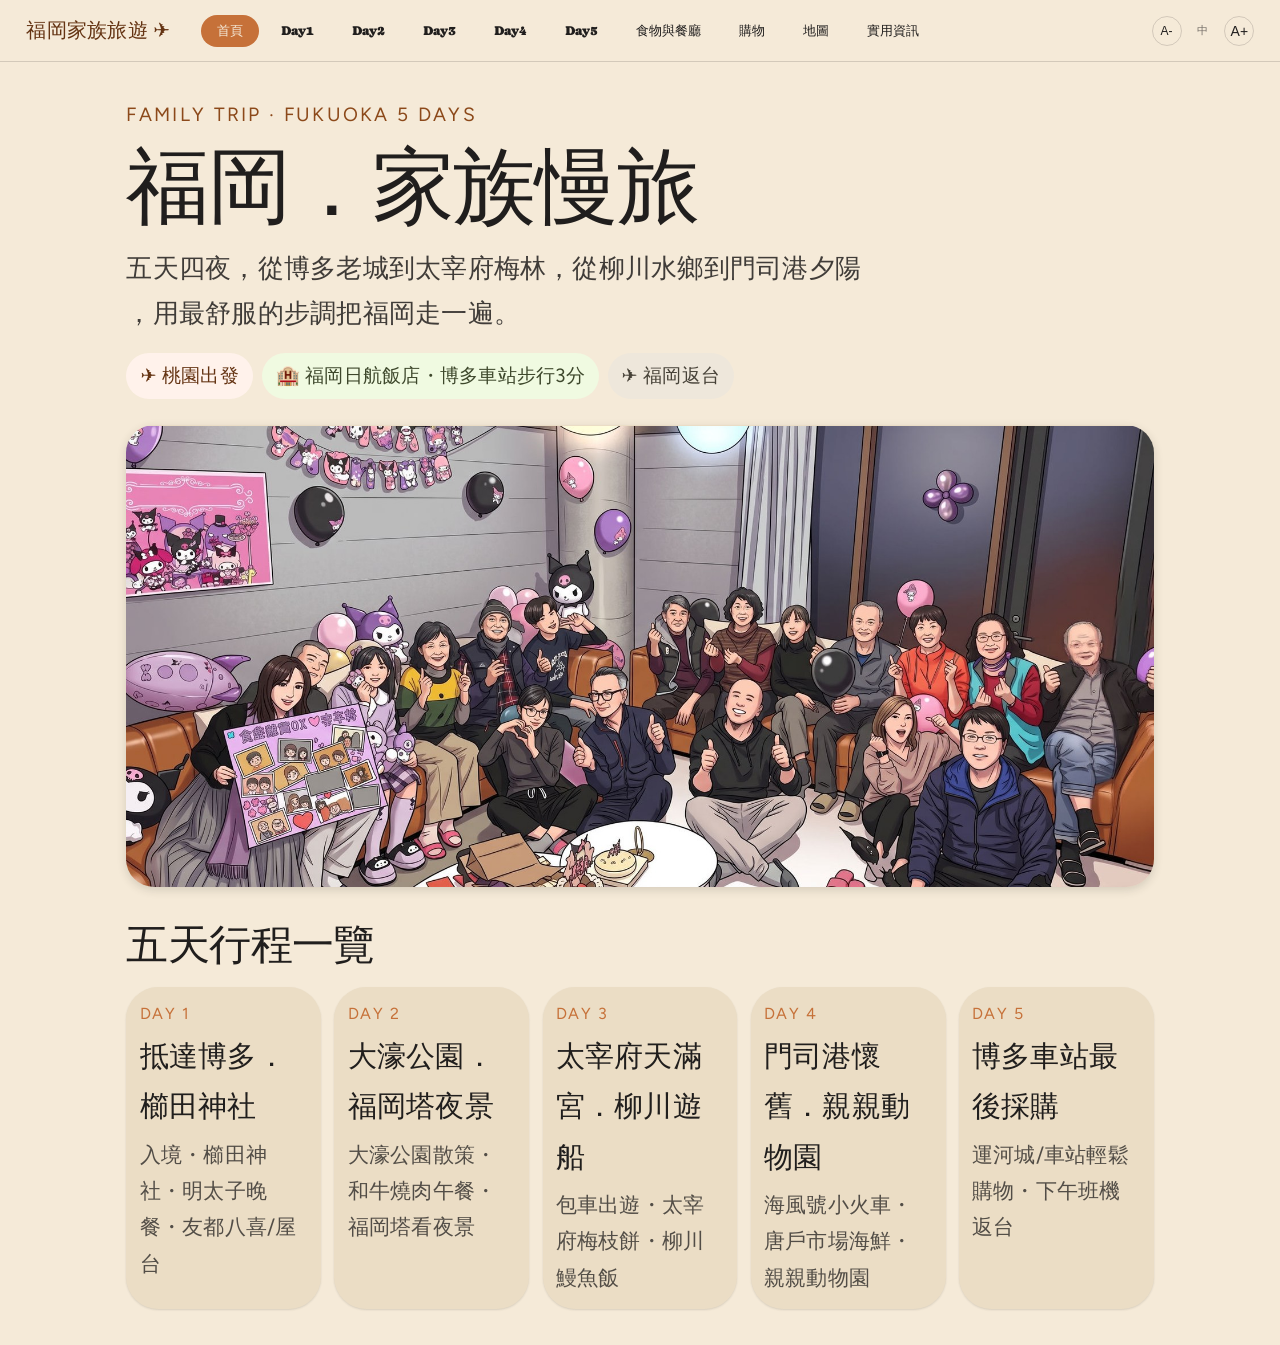
==== commit c451c773: "改成紀念版：移除日期班機、補上實拍照片與遊船影片 隱私 - 移除全站旅遊日期（2026/08/26-30）與班機時刻，行程改以 DAY 1-5 呈現 - 天氣段落改為通用夏季敘述；飯店資訊依站主要求保" ====
--- a/index.html
+++ b/index.html
@@ -3,8 +3,8 @@
 <head>
 <meta charset="utf-8">
 <meta name="viewport" content="width=device-width, initial-scale=1">
-<title>福岡家族旅遊 2026</title>
-<meta name="description" content="2026/08/26–08/30 福岡五天四夜家族行程：博多、大濠公園、太宰府、柳川、門司港，含美食、購物與實用資訊。">
+<title>福岡家族旅遊</title>
+<meta name="description" content="福岡五天四夜家族行程：博多、大濠公園、太宰府、柳川、門司港，含美食、購物與實用資訊。">
 <meta name="robots" content="noindex">
 <link rel="preconnect" href="https://fonts.googleapis.com">
 <link rel="preconnect" href="https://fonts.gstatic.com" crossorigin>
@@ -14,14 +14,14 @@
 document.documentElement.style.fontSize=(S[(i>=0&&i<S.length)?i:2])+'%';}catch(e){
 document.documentElement.style.fontSize='160%';}})();</script>
 <link rel="stylesheet" href="css/styles.css?v=1c08bbd5">
-<link rel="stylesheet" href="css/site.css?v=e5d27916">
+<link rel="stylesheet" href="css/site.css?v=a50bb111">
 </head>
 <body>
 <div style="min-height:100vh;background:var(--color-bg);color:var(--color-text);font-family:var(--font-body);">
 
   <!-- NAV -->
   <div style="position:sticky;top:0;z-index:20;display:flex;align-items:center;gap:var(--space-3);padding:var(--space-3) var(--space-6);background:color-mix(in srgb, var(--color-bg) 92%, transparent);backdrop-filter:blur(6px);border-bottom:1px solid var(--color-divider);flex-wrap:wrap;">
-    <div style="font-family:var(--font-heading);font-size:20px;margin-right:var(--space-4);color:var(--color-accent-800);">福岡家族旅遊 ✈ 2026</div>
+    <div style="font-family:var(--font-heading);font-size:20px;margin-right:var(--space-4);color:var(--color-accent-800);">福岡家族旅遊 ✈</div>
     <div style="display:flex;gap:6px;flex-wrap:wrap;">
       <button type="button" class="nav-btn" data-go="home">首頁</button>
       <button type="button" class="nav-btn" data-go="day1">Day1</button>
@@ -47,43 +47,43 @@
   <section class="tab-panel" data-tab="home">
     <div style="max-width:1080px;margin:0 auto;padding:var(--space-8) var(--space-6) var(--space-8);">
       <div>
-        <div style="font-size:0.75rem;letter-spacing:0.12em;text-transform:uppercase;color:var(--color-accent-700);margin-bottom:var(--space-2);">FAMILY TRIP · 2026/08/26 - 08/30</div>
+        <div style="font-size:0.75rem;letter-spacing:0.12em;text-transform:uppercase;color:var(--color-accent-700);margin-bottom:var(--space-2);">FAMILY TRIP · FUKUOKA 5 DAYS</div>
         <h1 style="font-size:3.25rem;margin-bottom:var(--space-3);">福岡．家族慢旅</h1>
         <p style="font-size:1rem;opacity:0.85;max-width:60ch;margin-bottom:var(--space-4);">五天四夜，從博多老城到太宰府梅林，從柳川水鄉到門司港夕陽<br>，用最舒服的步調把福岡走一遍。</p>
         <div style="display:flex;gap:var(--space-2);flex-wrap:wrap;margin-bottom:var(--space-6);">
-          <span style="display:inline-flex;align-items:center;font-size:0.75rem;padding:6px 14px;border-radius:999px;background:var(--color-accent-100);color:var(--color-accent-800);">✈ 8/26 09:35 桃園起飛</span>
+          <span style="display:inline-flex;align-items:center;font-size:0.75rem;padding:6px 14px;border-radius:999px;background:var(--color-accent-100);color:var(--color-accent-800);">✈ 桃園出發</span>
           <span style="display:inline-flex;align-items:center;font-size:0.75rem;padding:6px 14px;border-radius:999px;background:var(--color-accent-2-100);color:var(--color-accent-2-800);">🏨 福岡日航飯店・博多車站步行3分</span>
-          <span style="display:inline-flex;align-items:center;font-size:0.75rem;padding:6px 14px;border-radius:999px;background:var(--color-neutral-200);color:var(--color-neutral-800);">✈ 8/30 14:15 福岡返台</span>
-        </div>
-      </div>
-      <figure class="img-slot" data-slot="hero-fukuoka" data-src="assets/family-photo.jpg" data-fit="contain" data-placeholder="全家福照片" style="width:100%;aspect-ratio:3054/1373;box-shadow:var(--shadow-md);border-radius:28px"></figure>
+          <span style="display:inline-flex;align-items:center;font-size:0.75rem;padding:6px 14px;border-radius:999px;background:var(--color-neutral-200);color:var(--color-neutral-800);">✈ 福岡返台</span>
+        </div>
+      </div>
+      <figure class="img-slot" data-slot="hero-fukuoka" data-src="assets/hero-fukuoka.jpg" data-fit="contain" data-placeholder="福岡" style="width:100%;aspect-ratio:3054/1373;box-shadow:var(--shadow-md);border-radius:28px"></figure>
 
       <h2 style="margin-top:var(--space-8);margin-bottom:var(--space-4);font-size:1.625rem;">五天行程一覽</h2>
       <div style="display:grid;grid-template-columns:repeat(auto-fit,minmax(190px,1fr));gap:var(--space-3);">
         <div data-go="day1" style="cursor:pointer;padding:var(--space-3);border-radius:calc(var(--radius-lg)*1.15);background:var(--color-surface);box-shadow:var(--shadow-sm);">
-          <div style="font-size:0.625rem;letter-spacing:0.1em;text-transform:uppercase;color:var(--color-accent);">DAY 1 · 8/26 (三)</div>
+          <div style="font-size:0.625rem;letter-spacing:0.1em;text-transform:uppercase;color:var(--color-accent);">DAY 1</div>
           <div style="font-family:var(--font-heading);font-size:1.125rem;margin:4px 0;">抵達博多．櫛田神社</div>
           <div style="font-size:0.8125rem;opacity:0.75;">入境・櫛田神社・明太子晚餐・友都八喜/屋台</div>
         </div>
         <div data-go="day2" style="cursor:pointer;padding:var(--space-3);border-radius:calc(var(--radius-lg)*1.15);background:var(--color-surface);box-shadow:var(--shadow-sm);">
-          <div style="font-size:0.625rem;letter-spacing:0.1em;text-transform:uppercase;color:var(--color-accent);">DAY 2 · 8/27 (四)</div>
+          <div style="font-size:0.625rem;letter-spacing:0.1em;text-transform:uppercase;color:var(--color-accent);">DAY 2</div>
           <div style="font-family:var(--font-heading);font-size:1.125rem;margin:4px 0;">大濠公園．福岡塔夜景</div>
           <div style="font-size:0.8125rem;opacity:0.75;">大濠公園散策・和牛燒肉午餐・福岡塔看夜景</div>
         </div>
         <div data-go="day3" style="cursor:pointer;padding:var(--space-3);border-radius:calc(var(--radius-lg)*1.15);background:var(--color-surface);box-shadow:var(--shadow-sm);">
-          <div style="font-size:0.625rem;letter-spacing:0.1em;text-transform:uppercase;color:var(--color-accent);">DAY 3 · 8/28 (五)</div>
+          <div style="font-size:0.625rem;letter-spacing:0.1em;text-transform:uppercase;color:var(--color-accent);">DAY 3</div>
           <div style="font-family:var(--font-heading);font-size:1.125rem;margin:4px 0;">太宰府天滿宮．柳川遊船</div>
           <div style="font-size:0.8125rem;opacity:0.75;">包車出遊・太宰府梅枝餅・柳川鰻魚飯</div>
         </div>
         <div data-go="day4" style="cursor:pointer;padding:var(--space-3);border-radius:calc(var(--radius-lg)*1.15);background:var(--color-surface);box-shadow:var(--shadow-sm);">
-          <div style="font-size:0.625rem;letter-spacing:0.1em;text-transform:uppercase;color:var(--color-accent);">DAY 4 · 8/29 (六)</div>
+          <div style="font-size:0.625rem;letter-spacing:0.1em;text-transform:uppercase;color:var(--color-accent);">DAY 4</div>
           <div style="font-family:var(--font-heading);font-size:1.125rem;margin:4px 0;">門司港懷舊．親親動物園</div>
-          <div style="font-size:0.8125rem;opacity:0.75;">包車出遊・唐戶市場海鮮・親親動物園</div>
+          <div style="font-size:0.8125rem;opacity:0.75;">海風號小火車・唐戶市場海鮮・親親動物園</div>
         </div>
         <div data-go="day5" style="cursor:pointer;padding:var(--space-3);border-radius:calc(var(--radius-lg)*1.15);background:var(--color-surface);box-shadow:var(--shadow-sm);">
-          <div style="font-size:0.625rem;letter-spacing:0.1em;text-transform:uppercase;color:var(--color-accent);">DAY 5 · 8/30 (日)</div>
+          <div style="font-size:0.625rem;letter-spacing:0.1em;text-transform:uppercase;color:var(--color-accent);">DAY 5</div>
           <div style="font-family:var(--font-heading);font-size:1.125rem;margin:4px 0;">博多車站最後採購</div>
-          <div style="font-size:0.8125rem;opacity:0.75;">運河城/車站輕鬆購物・14:15 班機返台</div>
+          <div style="font-size:0.8125rem;opacity:0.75;">運河城/車站輕鬆購物・下午班機返台</div>
         </div>
       </div>
     </div>
@@ -92,11 +92,11 @@
   <!-- DAY 1 -->
   <section class="tab-panel" data-tab="day1">
     <div style="max-width:1080px;margin:0 auto;padding:var(--space-8) var(--space-6);">
-      <div style="font-size:0.75rem;letter-spacing:0.12em;text-transform:uppercase;color:var(--color-accent-700);">DAY 1 · 2026/08/26（三）</div>
+      <div style="font-size:0.75rem;letter-spacing:0.12em;text-transform:uppercase;color:var(--color-accent-700);">DAY 1</div>
       <h1 style="margin-bottom:var(--space-2);">抵達博多，櫛田神社初探</h1>
       <div style="display:flex;gap:var(--space-2);flex-wrap:wrap;margin-bottom:var(--space-6);">
-        <span style="font-size:0.6875rem;padding:3px 10px;border-radius:calc(var(--radius-md)*0.75);background:var(--color-neutral-100);color:var(--color-neutral-800);">✈ 09:35 桃園起飛</span>
-        <span style="font-size:0.6875rem;padding:3px 10px;border-radius:calc(var(--radius-md)*0.75);background:var(--color-neutral-100);color:var(--color-neutral-800);">🛬 13:05 抵達福岡機場</span>
+        <span style="font-size:0.6875rem;padding:3px 10px;border-radius:calc(var(--radius-md)*0.75);background:var(--color-neutral-100);color:var(--color-neutral-800);">✈ 桃園起飛</span>
+        <span style="font-size:0.6875rem;padding:3px 10px;border-radius:calc(var(--radius-md)*0.75);background:var(--color-neutral-100);color:var(--color-neutral-800);">🛬 抵達福岡機場</span>
         <span style="font-size:0.6875rem;padding:3px 10px;border-radius:calc(var(--radius-md)*0.75);background:var(--color-accent-2-100);color:var(--color-accent-2-800);">🏨 入住福岡日航飯店</span>
       </div>
 
@@ -118,6 +118,10 @@
           <h3>JR博多城 9F．椒房庵</h3>
           <p style="opacity:0.85;">明太子專門店直營的餐廳，招牌是明太子茶泡飯、明太子玉子燒定食，鹹香夠味又不會太辣，小孩長輩都能接受。就在博多車站樓上，剛下飛機拖著行李也方便直達。</p>
           <a href="https://www.lotofjapan.com/pages/hakatashoboan" target="_blank" rel="noopener" style="display:inline-flex;align-items:center;gap:4px;margin-top:var(--space-2);font-size:0.75rem;color:var(--color-accent-700);text-decoration:none;">了解更多 →</a>
+          <div style="display:grid;grid-template-columns:1fr 1fr;gap:var(--space-2);margin-top:var(--space-3);">
+            <figure class="img-slot" data-slot="day1-shobo-an" data-src="" data-fit="cover" data-placeholder="椒房庵明太子鯛魚飯" style="width:100%;aspect-ratio:16/9;border-radius:16px"></figure>
+            <figure class="img-slot" data-slot="day1-shobo-tamago" data-src="" data-fit="cover" data-placeholder="明太子玉子燒" style="width:100%;aspect-ratio:16/9;border-radius:16px"></figure>
+          </div>
         </div>
         <div style="padding:var(--space-4);border-radius:calc(var(--radius-lg)*1.15);background:var(--color-surface);">
           <div style="font-size:0.625rem;letter-spacing:0.1em;text-transform:uppercase;color:var(--color-accent);margin-bottom:6px;">宵夜</div>
@@ -141,7 +145,7 @@
   <!-- DAY 2 -->
   <section class="tab-panel" data-tab="day2">
     <div style="max-width:1080px;margin:0 auto;padding:var(--space-8) var(--space-6);">
-      <div style="font-size:0.75rem;letter-spacing:0.12em;text-transform:uppercase;color:var(--color-accent-700);">DAY 2 · 2026/08/27（四）</div>
+      <div style="font-size:0.75rem;letter-spacing:0.12em;text-transform:uppercase;color:var(--color-accent-700);">DAY 2</div>
       <h1 style="margin-bottom:var(--space-6);">大濠公園散策，福岡塔看夜景</h1>
 
       <div class="rwd-2col" style="display:grid;grid-template-columns:1fr 1fr;gap:var(--space-4);margin-bottom:var(--space-4);">
@@ -238,7 +242,7 @@
   <!-- DAY 3 -->
   <section class="tab-panel" data-tab="day3">
   <div style="max-width:1080px;margin:0 auto;padding:var(--space-8) var(--space-6);">
-      <div style="font-size:0.75rem;letter-spacing:0.12em;text-transform:uppercase;color:var(--color-accent-700);">DAY 3 · 2026/08/28（五）</div>
+      <div style="font-size:0.75rem;letter-spacing:0.12em;text-transform:uppercase;color:var(--color-accent-700);">DAY 3</div>
       <h1 style="margin-bottom:var(--space-2);">太宰府天滿宮，柳川遊船水鄉</h1>
       <div style="margin-bottom:var(--space-6);">
         <span style="font-size:0.6875rem;padding:3px 10px;border-radius:calc(var(--radius-md)*0.75);background:var(--color-accent-100);color:var(--color-accent-800);">🚐 今日包車出遊</span>
@@ -279,6 +283,28 @@
             請注意，這與通常的營運時間（9:30 至 15:00）有所不同。
           </div>
         </div>
+      </div>
+
+      <div style="padding:var(--space-4);border-radius:calc(var(--radius-lg)*1.15);background:var(--color-surface);margin-bottom:var(--space-4);">
+        <div style="font-size:0.625rem;letter-spacing:0.1em;text-transform:uppercase;color:var(--color-accent);margin-bottom:6px;">旅程紀錄</div>
+        <h3 style="margin-bottom:var(--space-3);">遊船實錄</h3>
+        <div class="rwd-2col" style="display:grid;grid-template-columns:1fr 1fr;gap:var(--space-3);align-items:start;">
+          <figure style="margin:0;">
+            <video controls playsinline preload="none" poster="assets/day3-yanagawa-boatman-poster.jpg" style="width:100%;max-width:300px;aspect-ratio:9/16;background:#000;border-radius:16px;display:block;margin-inline:auto;">
+              <source src="assets/day3-yanagawa-boatman.mp4" type="video/mp4">
+              你的瀏覽器不支援影片播放，請直接下載檔案觀看。
+            </video>
+            <figcaption style="margin-top:6px;font-size:0.75rem;opacity:0.65;">船夫撐篙，沿著水道慢慢晃</figcaption>
+          </figure>
+          <figure style="margin:0;">
+            <video controls playsinline preload="none" poster="assets/day3-yanagawa-canal-poster.jpg" style="width:100%;max-width:300px;aspect-ratio:9/16;background:#000;border-radius:16px;display:block;margin-inline:auto;">
+              <source src="assets/day3-yanagawa-canal.mp4" type="video/mp4">
+              你的瀏覽器不支援影片播放，請直接下載檔案觀看。
+            </video>
+            <figcaption style="margin-top:6px;font-size:0.75rem;opacity:0.65;">水道上前後相接的遊船</figcaption>
+          </figure>
+        </div>
+        <div style="margin-top:var(--space-2);font-size:0.75rem;opacity:0.6;">▶ 按播放才會下載影片，不會拖慢開頁速度</div>
       </div>
 
       <div style="padding:var(--space-4);border-radius:calc(var(--radius-lg)*1.15);background:var(--color-surface);margin-bottom:var(--space-4);">
@@ -348,7 +374,7 @@
   <!-- DAY 4 -->
   <section class="tab-panel" data-tab="day4">
     <div style="max-width:1080px;margin:0 auto;padding:var(--space-8) var(--space-6);">
-      <div style="font-size:0.75rem;letter-spacing:0.12em;text-transform:uppercase;color:var(--color-accent-700);">DAY 4 · 2026/08/29（六）</div>
+      <div style="font-size:0.75rem;letter-spacing:0.12em;text-transform:uppercase;color:var(--color-accent-700);">DAY 4</div>
       <h1 style="margin-bottom:var(--space-2);">門司港懷舊風情，親親動物園</h1>
       <div style="margin-bottom:var(--space-6);">
         <span style="font-size:0.6875rem;padding:3px 10px;border-radius:calc(var(--radius-md)*0.75);background:var(--color-accent-100);color:var(--color-accent-800);">🚐 今日包車出遊</span>
@@ -362,7 +388,22 @@
           <div style="margin-top:var(--space-2);font-size:0.75rem;opacity:0.65;">📍 北九州市門司區　JR門司港站周邊，有停車場</div>
           <a href="https://www.crossroadfukuoka.jp/tw/articles/mojiko-retro" target="_blank" rel="noopener" style="display:inline-flex;align-items:center;gap:4px;margin-top:var(--space-2);font-size:0.75rem;color:var(--color-accent-700);text-decoration:none;">了解更多 →</a>
         </div>
-        <figure class="img-slot" data-slot="day4-mojiko" data-src="" data-fit="cover" data-placeholder="門司港懷舊建築照片" style="width:100%;height:100%;min-height:220px;filter:saturate(0.6) contrast(0.85) brightness(1.1) opacity(0.94);border-radius:20px"></figure>
+        <figure class="img-slot" data-slot="day4-mojiko" data-src="assets/day4-mojiko.jpg?v=real" data-fit="cover" data-placeholder="門司港懷舊建築照片" style="width:100%;height:100%;min-height:220px;filter:saturate(0.6) contrast(0.85) brightness(1.1) opacity(0.94);border-radius:20px"></figure>
+      </div>
+
+      <div class="rwd-2col" style="display:grid;grid-template-columns:1fr 1fr;gap:var(--space-4);margin-bottom:var(--space-4);align-items:start;">
+        <figure class="img-slot" data-slot="day4-shiokaze" data-src="" data-fit="cover" data-placeholder="海風號觀光小火車照片" style="width:100%;aspect-ratio:1060/914;filter:saturate(0.6) contrast(0.85) brightness(1.1) opacity(0.94);border-radius:20px"></figure>
+        <div style="padding:var(--space-4);border-radius:calc(var(--radius-lg)*1.15);background:var(--color-surface);">
+          <div style="font-size:0.625rem;letter-spacing:0.1em;text-transform:uppercase;color:var(--color-accent);margin-bottom:6px;">上午景點</div>
+          <h3>門司港懷舊觀光列車「海風號」</h3>
+          <p style="opacity:0.85;">柴油機關車牽引的<b>開放式觀光小火車</b>，沿著關門海峽邊緩緩行駛。車廂沒有玻璃窗，海風直接吹進來，一邊是海峽與關門大橋、一邊是港邊的紅磚老建築，是門司港最有代表性的體驗。速度慢、車程短，長輩和小孩都坐得輕鬆。</p>
+          <ul style="margin:var(--space-3) 0 0;padding-left:1.1em;font-size:0.8125rem;opacity:0.85;">
+            <li><b>路線</b>：九州鐵道紀念館站 → 出光美術館站 → 諾福克廣場站 → 關門海峽布刈站</li>
+            <li><b>距離與時間</b>：全長 2.1 公里，單程約 10 分鐘</li>
+          </ul>
+          <div style="margin-top:var(--space-2);font-size:0.75rem;opacity:0.65;">📍 起點「九州鐵道紀念館站」就在 JR 門司港站旁，走出來即達</div>
+          <a href="https://www.retro-line.net/" target="_blank" rel="noopener" style="display:inline-flex;align-items:center;gap:4px;margin-top:var(--space-2);font-size:0.75rem;color:var(--color-accent-700);text-decoration:none;">了解更多 →</a>
+        </div>
       </div>
 
       <div style="padding:var(--space-4);border-radius:calc(var(--radius-lg)*1.15);background:var(--color-surface);">
@@ -370,6 +411,10 @@
         <h3>下關唐戶市場（僅週末開放）</h3>
         <p style="opacity:0.85;">週末限定的海鮮市場活動「土日市」，攤位上現點現做握壽司、生魚片散壽司，價格實惠又新鮮，坐在港邊吃海鮮看夕陽是很棒的收尾行程，記得帶現金比較方便。</p>
         <a href="https://karatoichiba.com/" target="_blank" rel="noopener" style="display:inline-flex;align-items:center;gap:4px;margin-top:var(--space-2);font-size:0.75rem;color:var(--color-accent-700);text-decoration:none;">了解更多 →</a>
+        <div class="rwd-2col" style="display:grid;grid-template-columns:1fr 1fr;gap:var(--space-3);margin-top:var(--space-3);align-items:start;">
+          <figure class="img-slot" data-slot="day4-karato-sushi" data-src="" data-fit="cover" data-placeholder="唐戶市場現做壽司" style="width:100%;aspect-ratio:16/9;border-radius:16px"></figure>
+          <figure class="img-slot" data-slot="day4-karato-fugu" data-src="" data-fit="cover" data-placeholder="唐戶市場河豚生魚片" style="width:100%;aspect-ratio:3/4;border-radius:16px"></figure>
+        </div>
       </div>
 
       <div class="rwd-2col" style="display:grid;grid-template-columns:1fr 1fr;gap:var(--space-4);margin-bottom:var(--space-4);">
@@ -400,7 +445,7 @@
   <!-- DAY 5 -->
   <section class="tab-panel" data-tab="day5">
     <div style="max-width:1080px;margin:0 auto;padding:var(--space-8) var(--space-6);">
-      <div style="font-size:0.75rem;letter-spacing:0.12em;text-transform:uppercase;color:var(--color-accent-700);">DAY 5 · 2026/08/30（日）</div>
+      <div style="font-size:0.75rem;letter-spacing:0.12em;text-transform:uppercase;color:var(--color-accent-700);">DAY 5</div>
       <h1 style="margin-bottom:var(--space-6);">博多車站最後採購，賦歸</h1>
 
       <div class="rwd-2col" style="display:grid;grid-template-columns:1fr 1fr;gap:var(--space-4);margin-bottom:var(--space-4);align-items:start;">
@@ -417,8 +462,8 @@
 
       <div style="display:flex;gap:var(--space-2);flex-wrap:wrap;">
         <span style="font-size:0.6875rem;padding:3px 10px;border-radius:calc(var(--radius-md)*0.75);background:var(--color-neutral-100);color:var(--color-neutral-800);">🧳 中午前退房，寄放行李</span>
-        <span style="font-size:0.6875rem;padding:3px 10px;border-radius:calc(var(--radius-md)*0.75);background:var(--color-neutral-100);color:var(--color-neutral-800);">✈ 14:15 福岡起飛</span>
-        <span style="font-size:0.6875rem;padding:3px 10px;border-radius:calc(var(--radius-md)*0.75);background:var(--color-neutral-100);color:var(--color-neutral-800);">🛬 15:45 抵達桃園</span>
+        <span style="font-size:0.6875rem;padding:3px 10px;border-radius:calc(var(--radius-md)*0.75);background:var(--color-neutral-100);color:var(--color-neutral-800);">✈ 福岡起飛</span>
+        <span style="font-size:0.6875rem;padding:3px 10px;border-radius:calc(var(--radius-md)*0.75);background:var(--color-neutral-100);color:var(--color-neutral-800);">🛬 抵達桃園</span>
       </div>
     </div>
   </section>
@@ -605,31 +650,31 @@
 
       <div style="padding:var(--space-4);border-radius:calc(var(--radius-lg)*1.15);background:var(--color-surface);margin-bottom:var(--space-4);">
         
-        <h3>天氣與穿搭建議</h3><p style="opacity:0.85;margin-bottom:var(--space-4);">8月底的福岡仍是盛夏，日間氣溫多在30-34°C、濕度高，也是颱風季尾聲，出發前建議留意氣象與航班動態。穿搭以透氣排汗的短袖／短褲為主，室內冷氣強可備薄外套；戶外行程（太宰府、柳川、門司港）都需要走不少路，鞋子舒適度優先於造型。</p>
-        <div style="font-size:0.75rem;opacity:0.6;margin-bottom:var(--space-2);">以下為福岡8月底歷年平均氣候參考值（非即時預報），出發前1週請再查詢實際天氣預報</div>
+        <h3>天氣與穿搭建議</h3><p style="opacity:0.85;margin-bottom:var(--space-4);">夏季的福岡是盛夏氣候，日間氣溫多在30-34°C、濕度高，也是颱風季尾聲，出發前建議留意氣象與航班動態。穿搭以透氣排汗的短袖／短褲為主，室內冷氣強可備薄外套；戶外行程（太宰府、柳川、門司港）都需要走不少路，鞋子舒適度優先於造型。</p>
+        <div style="font-size:0.75rem;opacity:0.6;margin-bottom:var(--space-2);">以下為福岡夏季歷年平均氣候參考值（非即時預報），出發前1週請再查詢實際天氣預報</div>
         <div style="display:grid;grid-template-columns:repeat(auto-fit,minmax(150px,1fr));gap:var(--space-3);">
           <div style="padding:var(--space-3);border-radius:var(--radius-md);background:var(--color-bg);">
-            <div style="font-size:0.625rem;letter-spacing:0.1em;text-transform:uppercase;color:var(--color-accent);">8/26（三）</div>
+            <div style="font-size:0.625rem;letter-spacing:0.1em;text-transform:uppercase;color:var(--color-accent);">DAY 1</div>
             <div style="font-family:var(--font-heading);font-size:1.25rem;margin:4px 0;">☀ 33° / 27°</div>
             <div style="font-size:0.75rem;opacity:0.7;">晴時多雲・濕度高</div>
           </div>
           <div style="padding:var(--space-3);border-radius:var(--radius-md);background:var(--color-bg);">
-            <div style="font-size:0.625rem;letter-spacing:0.1em;text-transform:uppercase;color:var(--color-accent);">8/27（四）</div>
+            <div style="font-size:0.625rem;letter-spacing:0.1em;text-transform:uppercase;color:var(--color-accent);">DAY 2</div>
             <div style="font-family:var(--font-heading);font-size:1.25rem;margin:4px 0;">⛅ 32° / 26°</div>
             <div style="font-size:0.75rem;opacity:0.7;">多雲・午後偶陣雨</div>
           </div>
           <div style="padding:var(--space-3);border-radius:var(--radius-md);background:var(--color-bg);">
-            <div style="font-size:0.625rem;letter-spacing:0.1em;text-transform:uppercase;color:var(--color-accent);">8/28（五）</div>
+            <div style="font-size:0.625rem;letter-spacing:0.1em;text-transform:uppercase;color:var(--color-accent);">DAY 3</div>
             <div style="font-family:var(--font-heading);font-size:1.25rem;margin:4px 0;">☀ 33° / 26°</div>
             <div style="font-size:0.75rem;opacity:0.7;">晴朗・紫外線強</div>
           </div>
           <div style="padding:var(--space-3);border-radius:var(--radius-md);background:var(--color-bg);">
-            <div style="font-size:0.625rem;letter-spacing:0.1em;text-transform:uppercase;color:var(--color-accent);">8/29（六）</div>
+            <div style="font-size:0.625rem;letter-spacing:0.1em;text-transform:uppercase;color:var(--color-accent);">DAY 4</div>
             <div style="font-family:var(--font-heading);font-size:1.25rem;margin:4px 0;">⛅ 32° / 26°</div>
             <div style="font-size:0.75rem;opacity:0.7;">多雲・沿海風稍大</div>
           </div>
           <div style="padding:var(--space-3);border-radius:var(--radius-md);background:var(--color-bg);">
-            <div style="font-size:0.625rem;letter-spacing:0.1em;text-transform:uppercase;color:var(--color-accent);">8/30（日）</div>
+            <div style="font-size:0.625rem;letter-spacing:0.1em;text-transform:uppercase;color:var(--color-accent);">DAY 5</div>
             <div style="font-family:var(--font-heading);font-size:1.25rem;margin:4px 0;">☀ 33° / 27°</div>
             <div style="font-size:0.75rem;opacity:0.7;">晴時多雲</div>
           </div>
--- a/css/site.css
+++ b/css/site.css
@@ -95,3 +95,11 @@
   font-family: "HeadingNumerals", var(--font-heading);
 }
 
+
+/* ── 區塊之間的間距 ──
+   設計稿裡有些卡片漏寫了 margin-bottom，上下兩個區塊就會黏在一起（例如 Day4
+   的「唐戶市場」直接貼著下一張卡片）。這裡統一補上：同一個分頁裡相鄰的兩個
+   區塊，後面那個往上留一段間距。
+   CSS 的相鄰邊距會「取大值」而不是相加，所以原本已經有 margin-bottom 的區塊
+   間距不會變寬，只有原本黏在一起的會被撐開。 */
+.tab-panel > div > div + div { margin-top: var(--space-4); }
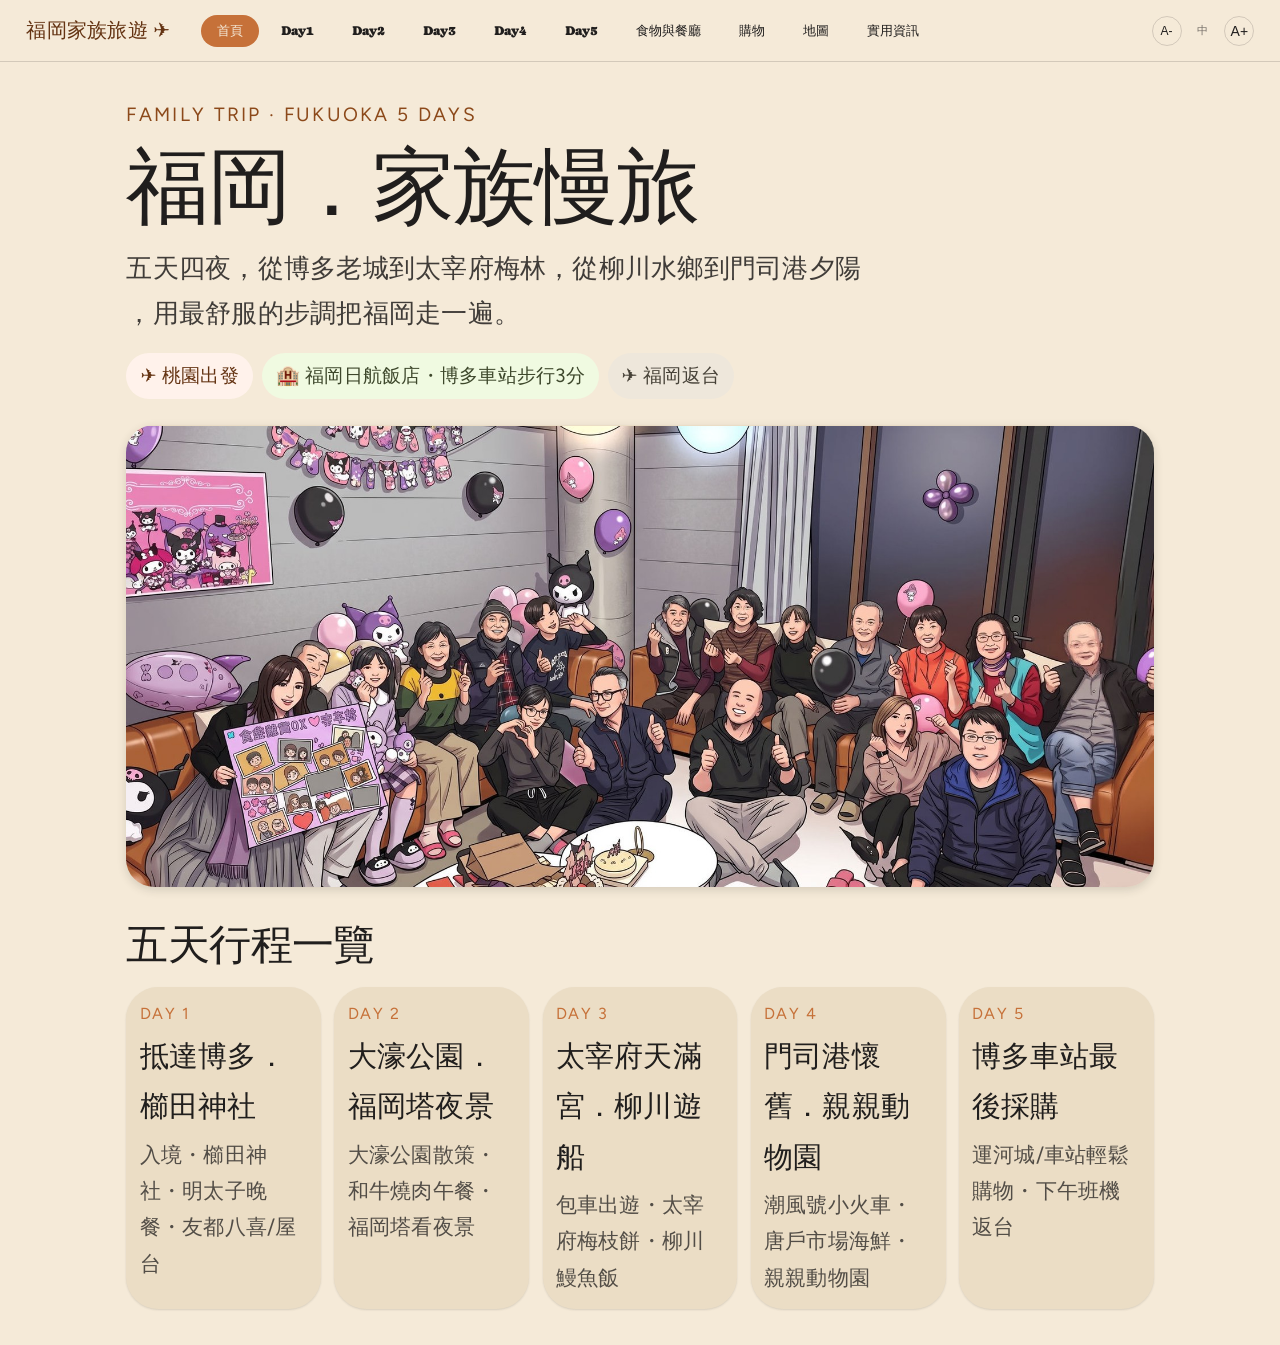
==== commit e011b8ee: "新增福岡夜景與潮風號影片" ====
--- a/index.html
+++ b/index.html
@@ -78,7 +78,7 @@
         <div data-go="day4" style="cursor:pointer;padding:var(--space-3);border-radius:calc(var(--radius-lg)*1.15);background:var(--color-surface);box-shadow:var(--shadow-sm);">
           <div style="font-size:0.625rem;letter-spacing:0.1em;text-transform:uppercase;color:var(--color-accent);">DAY 4</div>
           <div style="font-family:var(--font-heading);font-size:1.125rem;margin:4px 0;">門司港懷舊．親親動物園</div>
-          <div style="font-size:0.8125rem;opacity:0.75;">海風號小火車・唐戶市場海鮮・親親動物園</div>
+          <div style="font-size:0.8125rem;opacity:0.75;">潮風號小火車・唐戶市場海鮮・親親動物園</div>
         </div>
         <div data-go="day5" style="cursor:pointer;padding:var(--space-3);border-radius:calc(var(--radius-lg)*1.15);background:var(--color-surface);box-shadow:var(--shadow-sm);">
           <div style="font-size:0.625rem;letter-spacing:0.1em;text-transform:uppercase;color:var(--color-accent);">DAY 5</div>
@@ -176,6 +176,16 @@
 </span><span style="font-size: 0.9167rem; font-family: Arial, sans-serif; color: rgb(0, 0, 0); background-color: transparent; font-variant: normal; vertical-align: baseline; white-space: pre-wrap;"><br></span><span style="font-size: 0.9167rem; font-family: Arial, sans-serif; color: rgb(0, 0, 0); background-color: transparent; font-variant: normal; vertical-align: baseline; white-space: pre-wrap;">塔內設有VR雙眼望遠鏡能給人宛如在空中飛翔的感受，塔內2樓有高120公尺景觀的「空中咖啡廳&amp;餐廳 Refuge」，店內整片大面落地窗宛如置身空中庭園。</span></p><br></span>日本最高的海濱塔，外牆由8000片半反射玻璃組成，白天閃亮、夜晚點燈變化萬千。建議傍晚上塔，可以同時看到日落與福岡市區華燈初上，123公尺展望室還能遠眺博多灣。</div>
           <a href="https://bobbytravel.tw/fukuoka-tower/" target="_blank" rel="noopener" style="display:inline-flex;align-items:center;gap:4px;margin-top:var(--space-2);font-size:0.75rem;color:var(--color-accent-700);text-decoration:none;">了解更多 →</a>
         </div>
+      </div>
+
+      <div style="padding:var(--space-4);border-radius:calc(var(--radius-lg)*1.15);background:var(--color-surface);margin-bottom:var(--space-4);">
+        <div style="font-size:0.625rem;letter-spacing:0.1em;text-transform:uppercase;color:var(--color-accent);margin-bottom:8px;">旅途影片</div>
+        <h3>Day 2 福岡塔夜景</h3>
+        <video controls playsinline preload="none" poster="assets/day2-tower.jpg" style="width:100%;max-width:520px;aspect-ratio:16/9;background:#000;border-radius:16px;display:block;margin-top:var(--space-3);">
+          <source src="assets/day2-tower-night.mp4" type="video/mp4">
+          你的瀏覽器不支援影片播放，請直接下載檔案觀看。
+        </video>
+        <div style="margin-top:var(--space-2);font-size:0.75rem;opacity:0.6;">▶ 按播放才會下載影片，不會拖慢開頁速度</div>
       </div>
 
             <div style="padding:var(--space-4);border-radius:calc(var(--radius-lg)*1.15);background:var(--color-surface);margin-bottom:var(--space-4);">
@@ -392,10 +402,10 @@
       </div>
 
       <div class="rwd-2col" style="display:grid;grid-template-columns:1fr 1fr;gap:var(--space-4);margin-bottom:var(--space-4);align-items:start;">
-        <figure class="img-slot" data-slot="day4-shiokaze" data-src="" data-fit="cover" data-placeholder="海風號觀光小火車照片" style="width:100%;aspect-ratio:1060/914;filter:saturate(0.6) contrast(0.85) brightness(1.1) opacity(0.94);border-radius:20px"></figure>
+        <figure class="img-slot" data-slot="day4-shiokaze" data-src="" data-fit="cover" data-placeholder="潮風號觀光小火車照片" style="width:100%;aspect-ratio:1060/914;filter:saturate(0.6) contrast(0.85) brightness(1.1) opacity(0.94);border-radius:20px"></figure>
         <div style="padding:var(--space-4);border-radius:calc(var(--radius-lg)*1.15);background:var(--color-surface);">
           <div style="font-size:0.625rem;letter-spacing:0.1em;text-transform:uppercase;color:var(--color-accent);margin-bottom:6px;">上午景點</div>
-          <h3>門司港懷舊觀光列車「海風號」</h3>
+          <h3>門司港懷舊觀光列車「潮風號」</h3>
           <p style="opacity:0.85;">柴油機關車牽引的<b>開放式觀光小火車</b>，沿著關門海峽邊緩緩行駛。車廂沒有玻璃窗，海風直接吹進來，一邊是海峽與關門大橋、一邊是港邊的紅磚老建築，是門司港最有代表性的體驗。速度慢、車程短，長輩和小孩都坐得輕鬆。</p>
           <ul style="margin:var(--space-3) 0 0;padding-left:1.1em;font-size:0.8125rem;opacity:0.85;">
             <li><b>路線</b>：九州鐵道紀念館站 → 出光美術館站 → 諾福克廣場站 → 關門海峽布刈站</li>
@@ -404,6 +414,16 @@
           <div style="margin-top:var(--space-2);font-size:0.75rem;opacity:0.65;">📍 起點「九州鐵道紀念館站」就在 JR 門司港站旁，走出來即達</div>
           <a href="https://www.retro-line.net/" target="_blank" rel="noopener" style="display:inline-flex;align-items:center;gap:4px;margin-top:var(--space-2);font-size:0.75rem;color:var(--color-accent-700);text-decoration:none;">了解更多 →</a>
         </div>
+      </div>
+
+      <div style="padding:var(--space-4);border-radius:calc(var(--radius-lg)*1.15);background:var(--color-surface);margin-bottom:var(--space-4);">
+        <div style="font-size:0.625rem;letter-spacing:0.1em;text-transform:uppercase;color:var(--color-accent);margin-bottom:8px;">旅途影片</div>
+        <h3>Day 4 潮風號小火車</h3>
+        <video controls playsinline preload="none" poster="assets/day4-shiokaze.jpg" style="width:100%;max-width:520px;aspect-ratio:16/9;background:#000;border-radius:16px;display:block;margin-top:var(--space-3);">
+          <source src="assets/day4-shiokaze-train.mp4" type="video/mp4">
+          你的瀏覽器不支援影片播放，請直接下載檔案觀看。
+        </video>
+        <div style="margin-top:var(--space-2);font-size:0.75rem;opacity:0.6;">▶ 按播放才會下載影片，不會拖慢開頁速度</div>
       </div>
 
       <div style="padding:var(--space-4);border-radius:calc(var(--radius-lg)*1.15);background:var(--color-surface);">
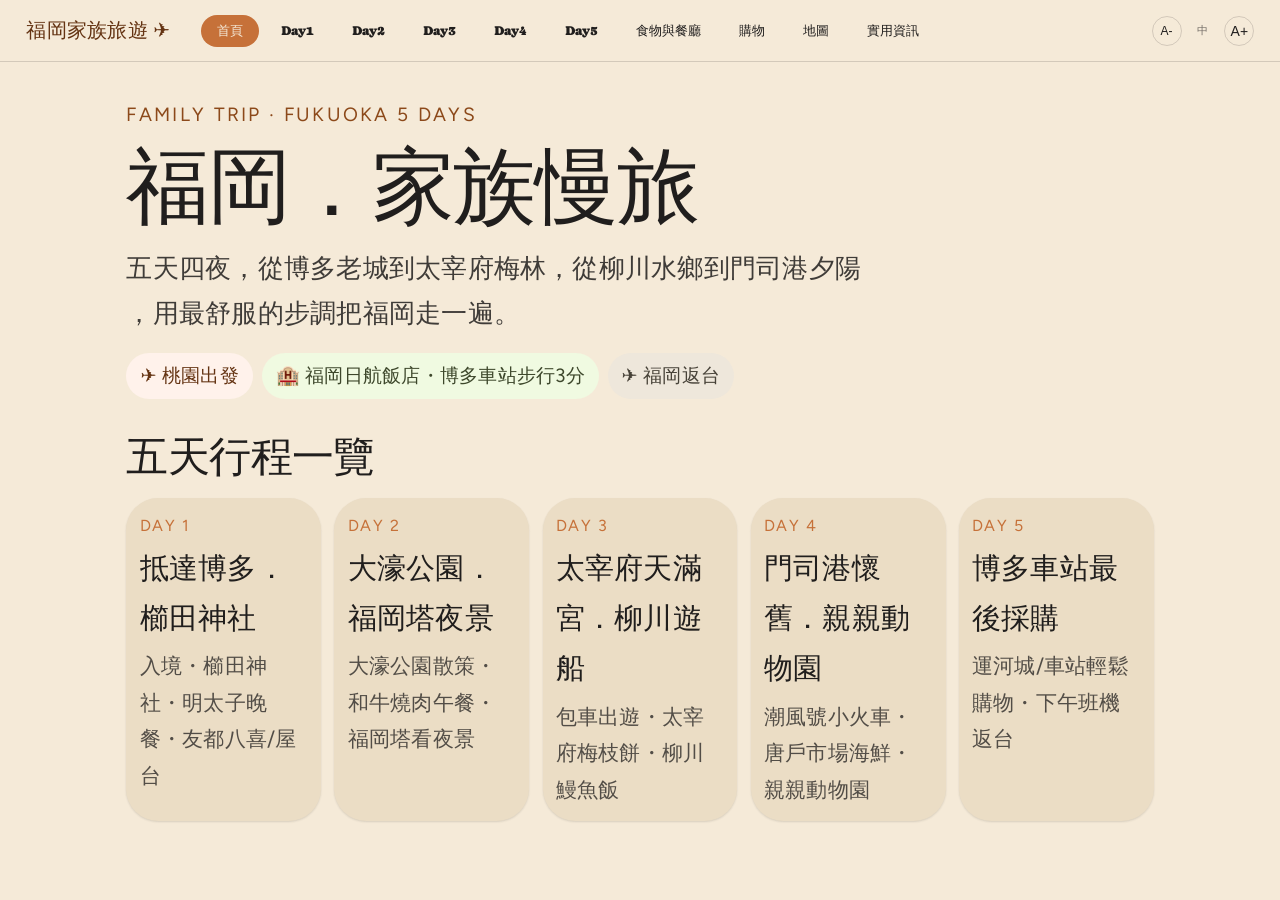
==== commit d12aeb0c: "移除首頁全家福" ====
--- a/index.html
+++ b/index.html
@@ -14,7 +14,7 @@
 document.documentElement.style.fontSize=(S[(i>=0&&i<S.length)?i:2])+'%';}catch(e){
 document.documentElement.style.fontSize='160%';}})();</script>
 <link rel="stylesheet" href="css/styles.css?v=1c08bbd5">
-<link rel="stylesheet" href="css/site.css?v=a50bb111">
+<link rel="stylesheet" href="css/site.css?v=96c39117">
 </head>
 <body>
 <div style="min-height:100vh;background:var(--color-bg);color:var(--color-text);font-family:var(--font-body);">
@@ -56,8 +56,6 @@
           <span style="display:inline-flex;align-items:center;font-size:0.75rem;padding:6px 14px;border-radius:999px;background:var(--color-neutral-200);color:var(--color-neutral-800);">✈ 福岡返台</span>
         </div>
       </div>
-      <figure class="img-slot" data-slot="hero-fukuoka" data-src="assets/hero-fukuoka.jpg" data-fit="contain" data-placeholder="福岡" style="width:100%;aspect-ratio:3054/1373;box-shadow:var(--shadow-md);border-radius:28px"></figure>
-
       <h2 style="margin-top:var(--space-8);margin-bottom:var(--space-4);font-size:1.625rem;">五天行程一覽</h2>
       <div style="display:grid;grid-template-columns:repeat(auto-fit,minmax(190px,1fr));gap:var(--space-3);">
         <div data-go="day1" style="cursor:pointer;padding:var(--space-3);border-radius:calc(var(--radius-lg)*1.15);background:var(--color-surface);box-shadow:var(--shadow-sm);">
@@ -104,6 +102,7 @@
         <div style="padding:var(--space-4);border-radius:calc(var(--radius-lg)*1.15);background:var(--color-surface);">
           <div style="font-size:0.625rem;letter-spacing:0.1em;text-transform:uppercase;color:var(--color-accent);margin-bottom:6px;">下午景點</div>
           <h3>櫛田神社</h3>
+          <p class="jp-name"><span class="jp-main">櫛田神社</span><span class="jp-kana">くしだじんじゃ</span></p>
           <p style="opacity:0.85;">博多的總鎮守，已有超過1200年歷史，是博多祇園山笠祭典的發源地。境內常年展示華麗的「飾山笠」巨型花車，高聳的博多鈿彫刻與朱紅樓門很好拍。神社緊鄰博多運河城，逛完可以直接散步過去，長輩走起來也輕鬆。</p>
           <div style="margin-top:var(--space-2);font-size:0.75rem;opacity:0.65;">📍 福岡市博多區上川端町1-41　步行可達博多運河城</div>
           <a href="https://tw.wamazing.com/media/article/a-3310/" target="_blank" rel="noopener" style="display:inline-flex;align-items:center;gap:4px;margin-top:var(--space-2);font-size:0.75rem;color:var(--color-accent-700);text-decoration:none;">了解更多 →</a>
@@ -116,6 +115,7 @@
         <div style="padding:var(--space-4);border-radius:calc(var(--radius-lg)*1.15);background:var(--color-surface);">
           <div style="font-size:0.625rem;letter-spacing:0.1em;text-transform:uppercase;color:var(--color-accent);margin-bottom:6px;">正餐．晚餐</div>
           <h3>JR博多城 9F．椒房庵</h3>
+          <p class="jp-name"><span class="jp-main">JR博多シティ 9F ごはん家 椒房庵</span><span class="jp-kana">ジェイアールはかたシティ／ごはんや しょぼうあん</span></p>
           <p style="opacity:0.85;">明太子專門店直營的餐廳，招牌是明太子茶泡飯、明太子玉子燒定食，鹹香夠味又不會太辣，小孩長輩都能接受。就在博多車站樓上，剛下飛機拖著行李也方便直達。</p>
           <a href="https://www.lotofjapan.com/pages/hakatashoboan" target="_blank" rel="noopener" style="display:inline-flex;align-items:center;gap:4px;margin-top:var(--space-2);font-size:0.75rem;color:var(--color-accent-700);text-decoration:none;">了解更多 →</a>
           <div style="display:grid;grid-template-columns:1fr 1fr;gap:var(--space-2);margin-top:var(--space-3);">
@@ -126,6 +126,7 @@
         <div style="padding:var(--space-4);border-radius:calc(var(--radius-lg)*1.15);background:var(--color-surface);">
           <div style="font-size:0.625rem;letter-spacing:0.1em;text-transform:uppercase;color:var(--color-accent);margin-bottom:6px;">宵夜</div>
           <h3>友都八喜樓上超市／中洲屋台</h3>
+          <p class="jp-name"><span class="jp-main">ヨドバシカメラ／中洲屋台</span><span class="jp-kana">ヨドバシカメラ／なかす やたい</span></p>
           <p style="opacity:0.85;">體力還夠的話，可以走去中洲川端的屋台街，坐在路邊攤吃碗豚骨拉麵配啤酒；想早點休息的話，友都八喜（Yodobashi）樓上超市也有現成熟食、水果和啤酒，回飯店配著吃也很滿足。</p>
           <a href="https://almablog.tw/blog/post/yodobashi-hakata" target="_blank" rel="noopener" style="display:inline-flex;align-items:center;gap:4px;margin-top:var(--space-2);font-size:0.75rem;color:var(--color-accent-700);text-decoration:none;">了解更多 →</a>
         </div>
@@ -152,6 +153,7 @@
         <div style="padding:var(--space-4);border-radius:calc(var(--radius-lg)*1.15);background:var(--color-surface);">
           <div style="font-size:0.625rem;letter-spacing:0.1em;text-transform:uppercase;color:var(--color-accent);margin-bottom:6px;">上午景點</div>
           <h3>大濠公園</h3>
+          <p class="jp-name"><span class="jp-main">大濠公園</span><span class="jp-kana">おおほりこうえん</span></p>
           <p style="opacity:0.85;">仿中國杭州西湖打造的水景公園，湖面遼闊、環湖步道平坦好走，很適合慢慢散步、餵鴿子，也能租天鵝船遊湖。園內的星巴克大濠公園店坐擁湖景，是中途歇腳喝咖啡的好地方。</p>
           <div style="margin-top:var(--space-2);font-size:0.75rem;opacity:0.65;">📍 福岡市中央區大濠公園　鄰近福岡城跡</div>
           <a href="https://www.ohorikouen.jp/zh/#" target="_blank" rel="noopener" style="display:inline-flex;align-items:center;gap:4px;margin-top:var(--space-2);font-size:0.75rem;color:var(--color-accent-700);text-decoration:none;">了解更多 →</a>
@@ -164,6 +166,7 @@
       <div style="padding:var(--space-4);border-radius:calc(var(--radius-lg)*1.15);background:var(--color-surface);margin-bottom:var(--space-4);">
         <div style="font-size:0.625rem;letter-spacing:0.1em;text-transform:uppercase;color:var(--color-accent);margin-bottom:6px;">正餐．午餐</div>
         <h3>中洲．燒肉處石原牛</h3>
+        <p class="jp-name"><span class="jp-main">中洲 焼肉処 石原牛</span><span class="jp-kana">なかす やきにくどころ いしはらぎゅう</span></p>
         <p style="opacity:0.85;">主打福岡在地和牛「石原牛」，午間套餐份量剛好、價格比晚餐親民很多，適合全家聚餐打牙祭，是這趟旅程犒賞自己的一餐。</p>
       </div>
 
@@ -172,9 +175,19 @@
         <div style="padding: var(--space-4); border-radius: calc(var(--radius-lg)*1.15); background: var(--color-surface); width: 493px; height: 388px">
           <div style="font-size:0.625rem;letter-spacing:0.1em;text-transform:uppercase;color:var(--color-accent);margin-bottom:6px;">下午／傍晚景點</div>
           <h3>福岡塔（看夜景）</h3>
+          <p class="jp-name"><span class="jp-main">福岡タワー</span><span class="jp-kana">ふくおかタワー</span></p>
           <div style="opacity:0.85;"><span id="docs-internal-guid-2828d454-7fff-4194-ad45-bef414297676"><p dir="ltr" style="line-height:1.38;margin-top:0pt;margin-bottom:0pt;"><span style="font-size: 0.9167rem; font-family: Arial, sans-serif; color: rgb(0, 0, 0); background-color: transparent; font-variant: normal; vertical-align: baseline; white-space: pre-wrap;">為紀念於1989年舉行的「亞洲太平洋博覽會」而建，是福岡市的地標建築。</span><span style="font-size: 0.9167rem; font-family: Arial, sans-serif; color: rgb(0, 0, 0); background-color: transparent; font-variant: normal; vertical-align: baseline; white-space: pre-wrap;"><br></span><span style="font-size: 0.9167rem; font-family: Arial, sans-serif; color: rgb(0, 0, 0); background-color: transparent; font-variant: normal; vertical-align: baseline; white-space: pre-wrap;">塔高234公尺，塔的頂樓觀景臺能以360度全景角度眺望福岡市街景。
 </span><span style="font-size: 0.9167rem; font-family: Arial, sans-serif; color: rgb(0, 0, 0); background-color: transparent; font-variant: normal; vertical-align: baseline; white-space: pre-wrap;"><br></span><span style="font-size: 0.9167rem; font-family: Arial, sans-serif; color: rgb(0, 0, 0); background-color: transparent; font-variant: normal; vertical-align: baseline; white-space: pre-wrap;">塔內設有VR雙眼望遠鏡能給人宛如在空中飛翔的感受，塔內2樓有高120公尺景觀的「空中咖啡廳&amp;餐廳 Refuge」，店內整片大面落地窗宛如置身空中庭園。</span></p><br></span>日本最高的海濱塔，外牆由8000片半反射玻璃組成，白天閃亮、夜晚點燈變化萬千。建議傍晚上塔，可以同時看到日落與福岡市區華燈初上，123公尺展望室還能遠眺博多灣。</div>
           <a href="https://bobbytravel.tw/fukuoka-tower/" target="_blank" rel="noopener" style="display:inline-flex;align-items:center;gap:4px;margin-top:var(--space-2);font-size:0.75rem;color:var(--color-accent-700);text-decoration:none;">了解更多 →</a>
+        </div>
+      </div>
+
+      <div style="padding:var(--space-4);border-radius:calc(var(--radius-lg)*1.15);background:var(--color-surface);margin-bottom:var(--space-4);">
+        <div style="font-size:0.625rem;letter-spacing:0.1em;text-transform:uppercase;color:var(--color-accent);margin-bottom:8px;">旅途照片</div>
+        <h3>福岡塔高度比較與觀景台夜景</h3>
+        <div class="rwd-2col" style="display:grid;grid-template-columns:minmax(0,0.85fr) minmax(0,1.15fr);gap:var(--space-3);align-items:start;margin-top:var(--space-3);">
+          <figure class="img-slot" data-slot="day2-tower-height" data-src="" data-fit="contain" data-placeholder="福岡塔高度比較照片" style="width:100%;height:min(52vw,520px);background:var(--color-bg);border-radius:16px;"></figure>
+          <figure class="img-slot" data-slot="day2-tower-view" data-src="" data-fit="cover" data-placeholder="福岡塔觀景台夜景照片" style="width:100%;height:min(52vw,520px);border-radius:16px;"></figure>
         </div>
       </div>
 
@@ -191,20 +204,24 @@
             <div style="padding:var(--space-4);border-radius:calc(var(--radius-lg)*1.15);background:var(--color-surface);margin-bottom:var(--space-4);">
         <div style="font-size:0.625rem;letter-spacing:0.1em;text-transform:uppercase;color:var(--color-accent);margin-bottom:6px;">正餐．晚餐</div>
         <h3>博多車站　牛腸鍋</h3>
+        <p class="jp-name"><span class="jp-main">博多駅 もつ鍋</span><span class="jp-kana">はかたえき もつなべ</span></p>
         <p style="opacity:0.85;">牛腸鍋（もつ鍋）是福岡的代表鍋物，以醬油或味噌湯底燉煮牛腸、高麗菜與大量韭菜，最後加入什錦麵收尾。膠質豐富、湯頭清爽，長輩也吃得順口。看完福岡塔夜景回程，在博多車站一帶用餐最省力。以下三家都有中文介紹可以先看：</p>
         <div style="display:grid;grid-template-columns:repeat(auto-fit,minmax(210px,1fr));gap:var(--space-3);margin-top:var(--space-3);">
           <div style="padding:var(--space-3);border-radius:calc(var(--radius-lg)*0.9);background:var(--color-bg);">
             <div style="font-family:var(--font-heading);font-size:1rem;line-height:1.25;margin-bottom:4px;">博多牛腸鍋一鷹</div>
+            <p class="jp-name"><span class="jp-main">博多もつ鍋 いちたか</span><span class="jp-kana">はかたもつなべ いちたか</span></p>
             <div style="font-size:0.75rem;opacity:0.7;">博多站前通店　招牌辛味噌湯底</div>
             <a href="https://www.gltjp.com/zh-hant/article/item/21183/" target="_blank" rel="noopener" style="display:inline-flex;align-items:center;gap:4px;margin-top:var(--space-2);font-size:0.75rem;color:var(--color-accent-700);text-decoration:none;">了解更多 →</a>
           </div>
           <div style="padding:var(--space-3);border-radius:calc(var(--radius-lg)*0.9);background:var(--color-bg);">
             <div style="font-family:var(--font-heading);font-size:1rem;line-height:1.25;margin-bottom:4px;">元祖牛腸鍋樂天地</div>
+            <p class="jp-name"><span class="jp-main">元祖もつ鍋 楽天地</span><span class="jp-kana">がんそ もつなべ らくてんち</span></p>
             <div style="font-size:0.75rem;opacity:0.7;">福岡天神總本店　牛腸鍋創始店</div>
             <a href="https://www.gltjp.com/zh-hant/directory/item/18197/" target="_blank" rel="noopener" style="display:inline-flex;align-items:center;gap:4px;margin-top:var(--space-2);font-size:0.75rem;color:var(--color-accent-700);text-decoration:none;">了解更多 →</a>
           </div>
           <div style="padding:var(--space-3);border-radius:calc(var(--radius-lg)*0.9);background:var(--color-bg);">
             <div style="font-family:var(--font-heading);font-size:1rem;line-height:1.25;margin-bottom:4px;">博多牛腸鍋大山</div>
+            <p class="jp-name"><span class="jp-main">博多もつ鍋 おおやま</span><span class="jp-kana">はかたもつなべ おおやま</span></p>
             <div style="font-size:0.75rem;opacity:0.7;">天神 ONE FUKUOKA BLDG. 店</div>
             <a href="https://www.gltjp.com/zh-hant/directory/item/18150/" target="_blank" rel="noopener" style="display:inline-flex;align-items:center;gap:4px;margin-top:var(--space-2);font-size:0.75rem;color:var(--color-accent-700);text-decoration:none;">了解更多 →</a>
           </div>
@@ -262,6 +279,7 @@
         <div style="padding: var(--space-4); border-radius: calc(var(--radius-lg)*1.15); background: var(--color-surface); width: 421px; height: 356px">
           <div style="font-size:0.625rem;letter-spacing:0.1em;text-transform:uppercase;color:var(--color-accent);margin-bottom:6px;">上午景點</div>
           <h3>太宰府天滿宮</h3>
+          <p class="jp-name"><span class="jp-main">太宰府天満宮</span><span class="jp-kana">だざいふてんまんぐう</span></p>
           <p style="opacity:0.85;"><span id="docs-internal-guid-4d120361-7fff-7da2-c924-2c422defdc01"><span style="font-size: 0.9167rem; font-family: Arial, sans-serif; color: rgb(0, 0, 0); background-color: transparent; font-variant: normal; vertical-align: baseline; white-space: pre-wrap;">日本全國12,000座天滿宮的總本社，主祭神為三大天神之一的菅原道真。</span><span style="font-size: 0.9167rem; font-family: Arial, sans-serif; color: rgb(0, 0, 0); background-color: transparent; font-variant: normal; vertical-align: baseline; white-space: pre-wrap;"><br></span><span style="font-size: 0.9167rem; font-family: Arial, sans-serif; color: rgb(0, 0, 0); background-color: transparent; font-variant: normal; vertical-align: baseline; white-space: pre-wrap;">菅原道真是一位才華橫溢的學者及傑出的政治家，因此被日本人尊奉為學問之神，考生會專程前來參拜，是福岡有名的能量景點。考試合格超靈驗！
 </span><span style="font-size: 0.9167rem; font-family: Arial, sans-serif; color: rgb(0, 0, 0); background-color: transparent; font-variant: normal; vertical-align: baseline; white-space: pre-wrap;">神社境內精彩看點：其中有「御神牛像」、「太鼓橋」、「寶物殿」，以及旨在延續文化遺產而舉辦的各種藝術活動「</span><a href="https://www.gltjp.com/zh-hant/directory/item/11578/" style="text-decoration: none;"><span style="font-size: 0.9167rem; font-family: Arial, sans-serif; color: rgb(0, 0, 0); background-color: transparent; font-variant: normal; vertical-align: baseline; white-space: pre-wrap;">太宰府天滿宮</span></a><span style="font-size: 0.9167rem; font-family: Arial, sans-serif; color: rgb(0, 0, 0); background-color: transparent; font-variant: normal; vertical-align: baseline; white-space: pre-wrap;">藝術計劃」等；境內還可以欣賞到梅花等四季各異的時令花卉。</span></span><br></p>
           
@@ -273,6 +291,7 @@
       <div style="padding:var(--space-4);border-radius:calc(var(--radius-lg)*1.15);background:var(--color-surface);margin-bottom:var(--space-4);">
         <div style="font-size:0.625rem;letter-spacing:0.1em;text-transform:uppercase;color:var(--color-accent);margin-bottom:6px;">正餐．午餐</div>
         <h3>太宰府參道美食／一蘭拉麵（五角碗）</h3>
+        <p class="jp-name"><span class="jp-main">太宰府参道／一蘭 太宰府参道店</span><span class="jp-kana">だざいふ さんどう／いちらん だざいふさんどうてん</span></p>
         <p style="opacity:0.85;margin-bottom:var(--space-2);">參道兩旁老店林立，必吃現烤「梅枝餅」。如果想吃正餐，一蘭拉麵招牌的五角形碗設計很特別。</p>
         <p style="opacity:0.85;margin-bottom:var(--space-2);">筑紫庵本店：招牌菜單是夾著自製唐揚炸雞的在地漢堡「太宰府漢堡」，唐揚炸雞下面的梅子醬汁讓口感更添風味。</p>
         <p style="opacity:0.85;margin-bottom:0;">天山 太宰府本店：「鬼瓦最中」是太宰府人氣伴手禮，以象徵性的鬼瓦為造型。內餡使用北海道十勝小豆熬製，甜而不膩；外皮則以佐賀縣優質糯米烘烤，香脆可口。</p>
@@ -283,6 +302,7 @@
         <div style="padding:var(--space-4);border-radius:calc(var(--radius-lg)*1.15);background:var(--color-surface);">
           <div style="font-size:0.625rem;letter-spacing:0.1em;text-transform:uppercase;color:var(--color-accent);margin-bottom:6px;">下午景點</div>
           <h3>柳川遊船</h3>
+          <p class="jp-name"><span class="jp-main">柳川川下り</span><span class="jp-kana">やながわ かわくだり</span></p>
           <p style="opacity:0.85;">有「九州小威尼斯」之稱的水鄉小鎮，搭乘船夫撐篙的木造小船，沿著護城河水道慢慢晃過老街、柳樹與石橋，全程約1小時，坐著就能遊覽，是全家老少都輕鬆的行程。</p>
           <a href="https://www.yanagawa-net.com/" target="_blank" rel="noopener" style="display:inline-flex;align-items:center;gap:4px;margin-top:var(--space-2);font-size:0.75rem;color:var(--color-accent-700);text-decoration:none;">了解更多 →</a>
           <a href="https://bobbytravel.tw/yanagawa/" target="_blank" rel="noopener" style="display:flex;width:fit-content;align-items:center;gap:4px;margin-top:6px;font-size:0.75rem;color:var(--color-accent-700);text-decoration:none;">7大船家比較、跳船表演攻略 →</a>
@@ -321,20 +341,21 @@
         <div style="font-size:0.625rem;letter-spacing:0.1em;text-transform:uppercase;color:var(--color-accent);margin-bottom:6px;">柳川遊船．三大人氣船家</div>
         <p style="opacity:0.85;margin-bottom:var(--space-2);">最受歡迎的三家遊船是：</p>
         <ul style="margin:0;padding-left:1.1em;font-size:0.8125rem;opacity:0.85;line-height:1.75;">
-          <li style="margin-bottom:6px;"><b>柳川觀光開發</b>：柳川歷史最悠久的遊船公司，也是<a href="https://www.kkday.com/zh-tw/product/21437-japan-kyushu-tickets-dazaifu-yanagawa-tour-package?cid=2290" target="_blank" rel="noopener" style="color:var(--color-accent-700);text-decoration:underline;text-underline-offset:3px;">太宰府・柳川暢遊套票</a>合作船家，想體驗正統柳川遊船文化首選。</li>
-          <li style="margin-bottom:6px;"><b>伯舟觀光</b>：船夫多是帥氣年輕人，有精彩「跳船表演」，深受女性朋友歡迎，能在 <a href="https://www.klook.com/zh-TW/activity/132921-yanagawa-river-cruise-experience-by-hakushu-kanko/?aid=417&amp;utm_medium=affiliate-alwayson&amp;utm_source=non-network&amp;utm_campaign=417&amp;utm_term=" target="_blank" rel="noopener" style="color:var(--color-accent-700);text-decoration:underline;text-underline-offset:3px;">Klook 預約</a>非常方便。</li>
-          <li><b>水鄉柳川觀光</b>：除了通常川下路線外，平時也有「下百町↔並倉」U-turn 巡遊，能搭乘 60 分鐘又返回原點，省去搭接駁車麻煩，可於 <a href="https://www.kkday.com/zh-tw/product/11934-kyushu-yanagawa-river-cruise-japan?cid=2290" target="_blank" rel="noopener" style="color:var(--color-accent-700);text-decoration:underline;text-underline-offset:3px;">KKday 預約</a>很方便。</li>
+          <li style="margin-bottom:6px;"><b>柳川觀光開發</b><br><span class="jp-name"><span class="jp-main">柳川観光開発</span><span class="jp-kana">やながわ かんこうかいはつ</span></span><br>柳川歷史最悠久的遊船公司，也是<a href="https://www.kkday.com/zh-tw/product/21437-japan-kyushu-tickets-dazaifu-yanagawa-tour-package?cid=2290" target="_blank" rel="noopener" style="color:var(--color-accent-700);text-decoration:underline;text-underline-offset:3px;">太宰府・柳川暢遊套票</a>合作船家，想體驗正統柳川遊船文化首選。</li>
+          <li style="margin-bottom:6px;"><b>伯舟觀光</b><br><span class="jp-name"><span class="jp-main">伯舟観光</span><span class="jp-kana">はくしゅう かんこう</span></span><br>船夫多是帥氣年輕人，有精彩「跳船表演」，深受女性朋友歡迎，能在 <a href="https://www.klook.com/zh-TW/activity/132921-yanagawa-river-cruise-experience-by-hakushu-kanko/?aid=417&amp;utm_medium=affiliate-alwayson&amp;utm_source=non-network&amp;utm_campaign=417&amp;utm_term=" target="_blank" rel="noopener" style="color:var(--color-accent-700);text-decoration:underline;text-underline-offset:3px;">Klook 預約</a>非常方便。</li>
+          <li><b>水鄉柳川觀光</b><br><span class="jp-name"><span class="jp-main">水郷柳川観光</span><span class="jp-kana">すいごう やながわ かんこう</span></span><br>除了通常川下路線外，平時也有「下百町↔並倉」U-turn 巡遊，能搭乘 60 分鐘又返回原點，省去搭接駁車麻煩，可於 <a href="https://www.kkday.com/zh-tw/product/11934-kyushu-yanagawa-river-cruise-japan?cid=2290" target="_blank" rel="noopener" style="color:var(--color-accent-700);text-decoration:underline;text-underline-offset:3px;">KKday 預約</a>很方便。</li>
         </ul>
       </div>
 
       <div style="padding:var(--space-4);border-radius:calc(var(--radius-lg)*1.15);background:var(--color-surface);margin-bottom:var(--space-4);">
         <div style="font-size:0.625rem;letter-spacing:0.1em;text-transform:uppercase;color:var(--color-accent);margin-bottom:6px;">正餐．晚餐</div>
         <h3>柳川鰻魚飯（せいろ蒸し）</h3>
+        <p class="jp-name"><span class="jp-main">うなぎのせいろ蒸し</span><span class="jp-kana">うなぎの せいろむし</span></p>
         <p style="opacity:0.85;">柳川的招牌鄉土料理，鰻魚先蒸過去油再鋪在拌了醬汁的米飯上，用蒸籠端上桌，鰻魚軟嫩不油膩，是遊船後犒賞自己的經典一餐，當地老店眾多，建議傍晚提早前往避開排隊人潮。</p>
         <a href="https://bobbytravel.tw/motoyoshiya/" target="_blank" rel="noopener" style="display:inline-flex;align-items:center;gap:4px;margin-top:var(--space-2);font-size:0.75rem;color:var(--color-accent-700);text-decoration:none;">了解更多 →</a>
         <ul style="margin:var(--space-3) 0 0;padding-left:1.1em;font-size:0.8125rem;opacity:0.85;line-height:1.75;">
-          <li style="margin-bottom:6px;"><b>元祖本吉屋 本店</b>：擁有超過三百年歷史的「元祖本吉屋」，被公認為是柳川鰻魚蒸籠飯的發祥地。<br>福岡縣柳川市旭町69番地　10:30–19:00　公休：每週一<br><b>預約</b>：可電話預約（0944-72-6155，受理 10:30–21:00），<b>週六日不接受預約</b>，只能現場依序排隊。　<a href="https://maps.app.goo.gl/EVdKosKaBxMJVqYX9" target="_blank" rel="noopener" style="color:var(--color-accent-700);text-decoration:underline;text-underline-offset:3px;">Google 地圖 →</a></li>
-          <li><b>若松屋</b>：創業超過160年的超人氣排隊名店。醬汁甜而不膩，魚肉軟嫩入口即化，店內還擁有優雅的傳統日式庭園景致。<br>福岡縣柳川市沖端町26　11:00–15:30（14:30 截止收客）／17:00–20:00（最後點餐 19:15）　公休：每週三、每月第1・3個週二<br><b>預約</b>：平日可事先電話預約（0944-72-3163），<b>週末假日與當天恕不接受預約</b>，現場抽號碼牌、尖峰時段可能等一小時。　<a href="https://maps.app.goo.gl/mYUwYvaMtzf88RRN8" target="_blank" rel="noopener" style="color:var(--color-accent-700);text-decoration:underline;text-underline-offset:3px;">Google 地圖 →</a></li>
+          <li style="margin-bottom:6px;"><b>元祖本吉屋 本店</b><br><span class="jp-name"><span class="jp-main">元祖本吉屋 本店</span><span class="jp-kana">がんそ もとよしや ほんてん</span></span><br>擁有超過三百年歷史的「元祖本吉屋」，被公認為是柳川鰻魚蒸籠飯的發祥地。<br>福岡縣柳川市旭町69番地　10:30–19:00　公休：每週一<br><b>預約</b>：可電話預約（0944-72-6155，受理 10:30–21:00），<b>週六日不接受預約</b>，只能現場依序排隊。　<a href="https://maps.app.goo.gl/EVdKosKaBxMJVqYX9" target="_blank" rel="noopener" style="color:var(--color-accent-700);text-decoration:underline;text-underline-offset:3px;">Google 地圖 →</a></li>
+          <li><b>若松屋</b><br><span class="jp-name"><span class="jp-main">若松屋</span><span class="jp-kana">わかまつや</span></span><br>創業超過160年的超人氣排隊名店。醬汁甜而不膩，魚肉軟嫩入口即化，店內還擁有優雅的傳統日式庭園景致。<br>福岡縣柳川市沖端町26　11:00–15:30（14:30 截止收客）／17:00–20:00（最後點餐 19:15）　公休：每週三、每月第1・3個週二<br><b>預約</b>：平日可事先電話預約（0944-72-3163），<b>週末假日與當天恕不接受預約</b>，現場抽號碼牌、尖峰時段可能等一小時。　<a href="https://maps.app.goo.gl/mYUwYvaMtzf88RRN8" target="_blank" rel="noopener" style="color:var(--color-accent-700);text-decoration:underline;text-underline-offset:3px;">Google 地圖 →</a></li>
         
         <div style="margin-top:var(--space-3);padding:var(--space-3);border-radius:calc(var(--radius-lg)*0.9);background:var(--color-accent-100);color:var(--color-accent-800);font-size:0.75rem;line-height:1.75;">
           <div style="font-weight:600;margin-bottom:4px;">☎ 兩家都只收電話訂位</div>
@@ -394,6 +415,7 @@
         <div style="padding:var(--space-4);border-radius:calc(var(--radius-lg)*1.15);background:var(--color-surface);">
           <div style="font-size:0.625rem;letter-spacing:0.1em;text-transform:uppercase;color:var(--color-accent);margin-bottom:6px;">上午景點</div>
           <h3>門司港懷舊區</h3>
+          <p class="jp-name"><span class="jp-main">門司港レトロ</span><span class="jp-kana">もじこうレトロ</span></p>
           <p style="opacity:0.85;">北九州港邊小鎮，保留大量明治、大正時期的紅磚洋樓，舊門司稅關、舊大阪商船大樓等建築很好拍。沿著海邊步道能望向對岸的下關與關門大橋，港邊還有復古的「藍翼門司橋」開橋秀，整體步調悠閒，很適合全家散步拍照。</p>
           <div style="margin-top:var(--space-2);font-size:0.75rem;opacity:0.65;">📍 北九州市門司區　JR門司港站周邊，有停車場</div>
           <a href="https://www.crossroadfukuoka.jp/tw/articles/mojiko-retro" target="_blank" rel="noopener" style="display:inline-flex;align-items:center;gap:4px;margin-top:var(--space-2);font-size:0.75rem;color:var(--color-accent-700);text-decoration:none;">了解更多 →</a>
@@ -406,6 +428,7 @@
         <div style="padding:var(--space-4);border-radius:calc(var(--radius-lg)*1.15);background:var(--color-surface);">
           <div style="font-size:0.625rem;letter-spacing:0.1em;text-transform:uppercase;color:var(--color-accent);margin-bottom:6px;">上午景點</div>
           <h3>門司港懷舊觀光列車「潮風號」</h3>
+          <p class="jp-name"><span class="jp-main">潮風号</span><span class="jp-kana">しおかぜごう</span></p>
           <p style="opacity:0.85;">柴油機關車牽引的<b>開放式觀光小火車</b>，沿著關門海峽邊緩緩行駛。車廂沒有玻璃窗，海風直接吹進來，一邊是海峽與關門大橋、一邊是港邊的紅磚老建築，是門司港最有代表性的體驗。速度慢、車程短，長輩和小孩都坐得輕鬆。</p>
           <ul style="margin:var(--space-3) 0 0;padding-left:1.1em;font-size:0.8125rem;opacity:0.85;">
             <li><b>路線</b>：九州鐵道紀念館站 → 出光美術館站 → 諾福克廣場站 → 關門海峽布刈站</li>
@@ -429,6 +452,7 @@
       <div style="padding:var(--space-4);border-radius:calc(var(--radius-lg)*1.15);background:var(--color-surface);">
         <div style="font-size:0.625rem;letter-spacing:0.1em;text-transform:uppercase;color:var(--color-accent);margin-bottom:6px;">正餐．午餐</div>
         <h3>下關唐戶市場（僅週末開放）</h3>
+        <p class="jp-name"><span class="jp-main">唐戸市場</span><span class="jp-kana">からといちば</span></p>
         <p style="opacity:0.85;">週末限定的海鮮市場活動「土日市」，攤位上現點現做握壽司、生魚片散壽司，價格實惠又新鮮，坐在港邊吃海鮮看夕陽是很棒的收尾行程，記得帶現金比較方便。</p>
         <a href="https://karatoichiba.com/" target="_blank" rel="noopener" style="display:inline-flex;align-items:center;gap:4px;margin-top:var(--space-2);font-size:0.75rem;color:var(--color-accent-700);text-decoration:none;">了解更多 →</a>
         <div class="rwd-2col" style="display:grid;grid-template-columns:1fr 1fr;gap:var(--space-3);margin-top:var(--space-3);align-items:start;">
@@ -442,15 +466,17 @@
         <div style="padding:var(--space-4);border-radius:calc(var(--radius-lg)*1.15);background:var(--color-surface);">
           <div style="font-size:0.625rem;letter-spacing:0.1em;text-transform:uppercase;color:var(--color-accent);margin-bottom:6px;">下午景點</div>
           <h3>福岡TORIUS親親動物園</h3>
+          <p class="jp-name"><span class="jp-main">トリアスふれあい動物園</span><span class="jp-kana">トリアス ふれあい どうぶつえん</span></p>
           <p style="opacity:0.85;">以「零距離接觸」為特色的小型動物園，可以近距離餵食、撫摸羊駝、山羊、水豚等溫馴動物，園區不大但很適合帶青少年放鬆走走，不會太累。</p>
           <a href="https://www.biopark.co.jp/toriuszoo/" target="_blank" rel="noopener" style="display:inline-flex;align-items:center;gap:4px;margin-top:var(--space-2);font-size:0.75rem;color:var(--color-accent-700);text-decoration:none;">了解更多 →</a>
-          <div style="margin-top:var(--space-3);padding:var(--space-3);border-radius:calc(var(--radius-lg)*0.9);background:var(--color-accent-2-100);color:var(--color-accent-2-900);font-size:0.75rem;line-height:1.75;"><div style="font-weight:600;margin-bottom:4px;">🐧 替代方案：下關水族館「海響館」</div>距唐戶市場只有 243 公尺、走路 5 分鐘，吃完海鮮直接走過去就到，不必再拉回福岡近郊。以河豚與企鵝館聞名，室內全程吹冷氣，夏天帶長輩小孩都輕鬆。<br><a href="https://www.google.com/maps/search/?api=1&amp;query=%E4%B8%8B%E9%96%A2%E5%B8%82%E7%AB%8B%E3%81%97%E3%82%82%E3%81%AE%E3%81%9B%E3%81%8D%E6%B0%B4%E6%97%8F%E9%A4%A8%E6%B5%B7%E9%9F%BF%E9%A4%A8" target="_blank" rel="noopener" style="color:var(--color-accent-2-900);text-decoration:underline;text-underline-offset:3px;">Google 地圖 →</a></div>
+          <div style="margin-top:var(--space-3);padding:var(--space-3);border-radius:calc(var(--radius-lg)*0.9);background:var(--color-accent-2-100);color:var(--color-accent-2-900);font-size:0.75rem;line-height:1.75;"><div style="font-weight:600;margin-bottom:4px;">🐧 替代方案：下關水族館「海響館」</div><span class="jp-name"><span class="jp-main">市立しものせき水族館 海響館</span><span class="jp-kana">しりつ しものせき すいぞくかん かいきょうかん</span></span><br>距唐戶市場只有 243 公尺、走路 5 分鐘，吃完海鮮直接走過去就到，不必再拉回福岡近郊。以河豚與企鵝館聞名，室內全程吹冷氣，夏天帶長輩小孩都輕鬆。<br><a href="https://www.google.com/maps/search/?api=1&amp;query=%E4%B8%8B%E9%96%A2%E5%B8%82%E7%AB%8B%E3%81%97%E3%82%82%E3%81%AE%E3%81%9B%E3%81%8D%E6%B0%B4%E6%97%8F%E9%A4%A8%E6%B5%B7%E9%9F%BF%E9%A4%A8" target="_blank" rel="noopener" style="color:var(--color-accent-2-900);text-decoration:underline;text-underline-offset:3px;">Google 地圖 →</a></div>
         </div>
       </div>
 
       <div style="padding:var(--space-4);border-radius:calc(var(--radius-lg)*1.15);background:var(--color-surface);margin-bottom:var(--space-4);">
         <div style="font-size:0.625rem;letter-spacing:0.1em;text-transform:uppercase;color:var(--color-accent);margin-bottom:6px;">正餐．晚餐</div>
         <h3>天神PARCO．麵屋間虎（沾麵）</h3>
+        <p class="jp-name"><span class="jp-main">天神PARCO 麺や兼虎</span><span class="jp-kana">てんじんパルコ めんや かねとら</span></p>
         <p style="opacity:0.85;">濃厚系沾麵名店，麵條Q彈、沾醬濃郁鹹香帶點微辣，喜歡吃麵食的人一定會喜歡；不吃辣可以請店家調整辣度。</p>
         <p style="margin:var(--space-3) 0 4px;font-size:0.8125rem;"><b>美味吃法與特色</b></p>
         <ul style="margin:0;padding-left:1.1em;font-size:0.8125rem;opacity:0.85;">
@@ -472,6 +498,7 @@
         <div style="padding:var(--space-4);border-radius:calc(var(--radius-lg)*1.15);background:var(--color-surface);">
           <div style="font-size:0.625rem;letter-spacing:0.1em;text-transform:uppercase;color:var(--color-accent);margin-bottom:6px;">上午．自由行建議</div>
           <h3>博多車站／博多運河城 輕鬆採購</h3>
+          <p class="jp-name"><span class="jp-main">博多駅／キャナルシティ博多</span><span class="jp-kana">はかたえき／キャナルシティはかた</span></p>
           <p style="opacity:0.85;">最後一個上午，行李已經打包得差不多，建議留在飯店附近就好：博多阪急、Amu Plaza博多的地下街和樓上超市可以一次補齊明太子、めんべい仙貝等食物類伴手禮；運河城再逛一圈把漏買的服飾、鞋款補齊。想喝杯咖啡放鬆一下也很足夠，不用趕行程。</p>
           <div style="margin-top:var(--space-2);font-size:0.75rem;opacity:0.65;">📍 皆在博多車站步行10分鐘範圍內，回飯店拿行李最方便</div>
           <a href="https://wow-japan.com/shopping-fukuoka-souvenir-pick-ups/" target="_blank" rel="noopener" style="display:flex;align-items:center;gap:4px;margin-top:var(--space-2);font-size:0.75rem;color:var(--color-accent-700);text-decoration:none;">必買伴手禮 →</a>
--- a/css/site.css
+++ b/css/site.css
@@ -32,6 +32,28 @@
 /* ── 首頁日程卡片 ───────────────────────────────────────── */
 [data-go] { transition: transform .15s ease, box-shadow .15s ease; }
 div[data-go]:hover { transform: translateY(-2px); box-shadow: var(--shadow-md); }
+
+/* ── 日文名稱／發音註記 ─────────────────────────────────── */
+.jp-name {
+  display: inline-flex;
+  flex-wrap: wrap;
+  align-items: baseline;
+  gap: 6px 10px;
+  margin: 0 0 var(--space-2);
+  padding: 5px 10px;
+  border-radius: var(--radius-sm);
+  background: color-mix(in srgb, var(--color-bg) 72%, white);
+  color: color-mix(in srgb, var(--color-text) 72%, transparent);
+  font-size: 0.8125rem;
+  line-height: 1.55;
+}
+.jp-name .jp-main {
+  font-weight: 600;
+  color: var(--color-accent-800);
+}
+.jp-name .jp-kana {
+  font-size: 0.78rem;
+}
 
 /* ── 文字卡片不吃固定高度 ──
    設計稿在 Day2 / Day3 兩張卡片寫死了 px 高度（388px、356px）。那是照「當時的字級」
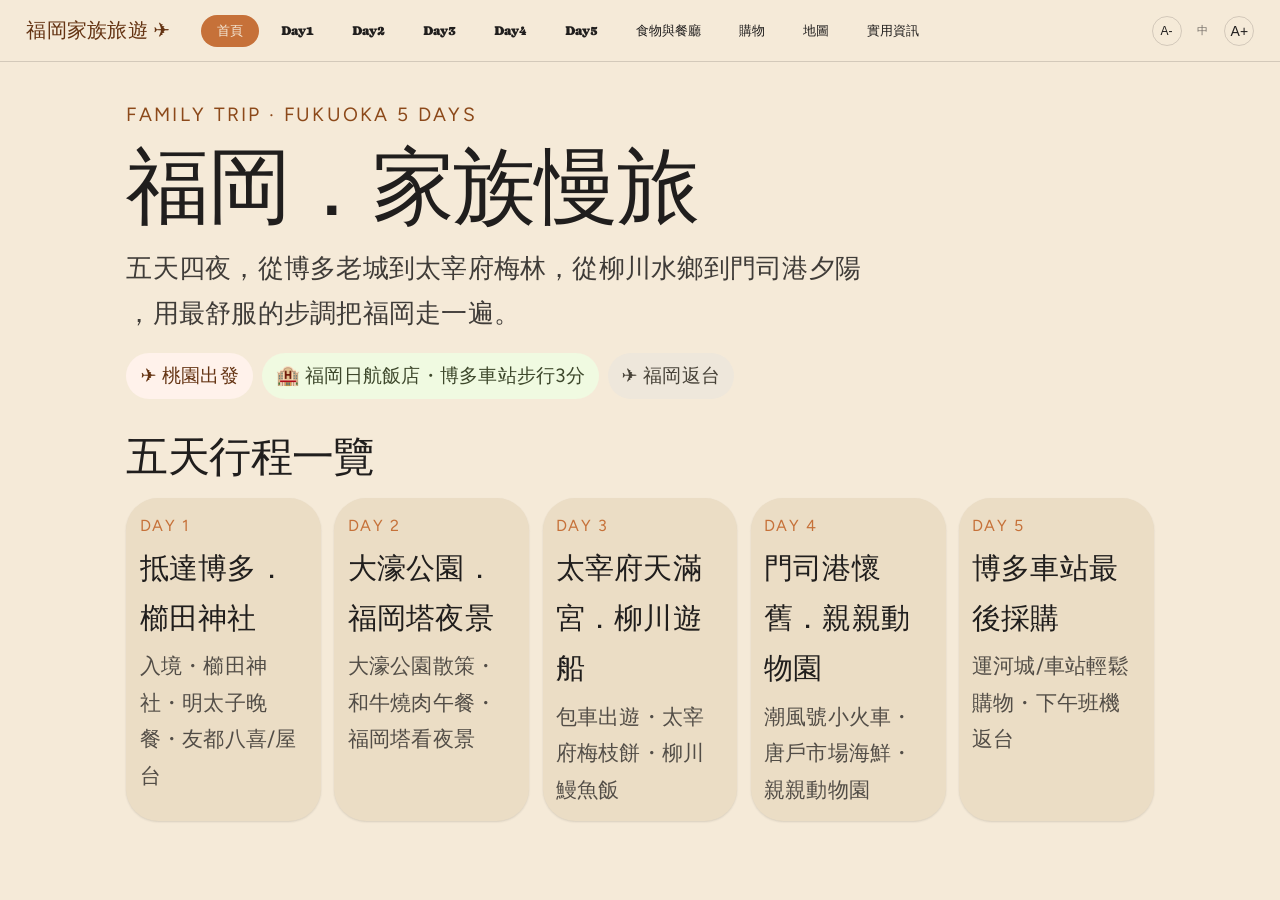
==== commit 9ec43689: "開放 Google 搜尋並加入 Sitemap" ====
--- a/index.html
+++ b/index.html
@@ -5,7 +5,7 @@
 <meta name="viewport" content="width=device-width, initial-scale=1">
 <title>福岡家族旅遊</title>
 <meta name="description" content="福岡五天四夜家族行程：博多、大濠公園、太宰府、柳川、門司港，含美食、購物與實用資訊。">
-<meta name="robots" content="noindex">
+<link rel="canonical" href="https://fukuoka-trip-7d3.pages.dev/">
 <link rel="preconnect" href="https://fonts.googleapis.com">
 <link rel="preconnect" href="https://fonts.gstatic.com" crossorigin>
 <link rel="icon" href="data:image/svg+xml,%3Csvg xmlns=%27http://www.w3.org/2000/svg%27 viewBox=%270 0 100 100%27%3E%3Ctext y=%27.9em%27 font-size=%2790%27%3E%E2%9C%88%3C/text%3E%3C/svg%3E">
